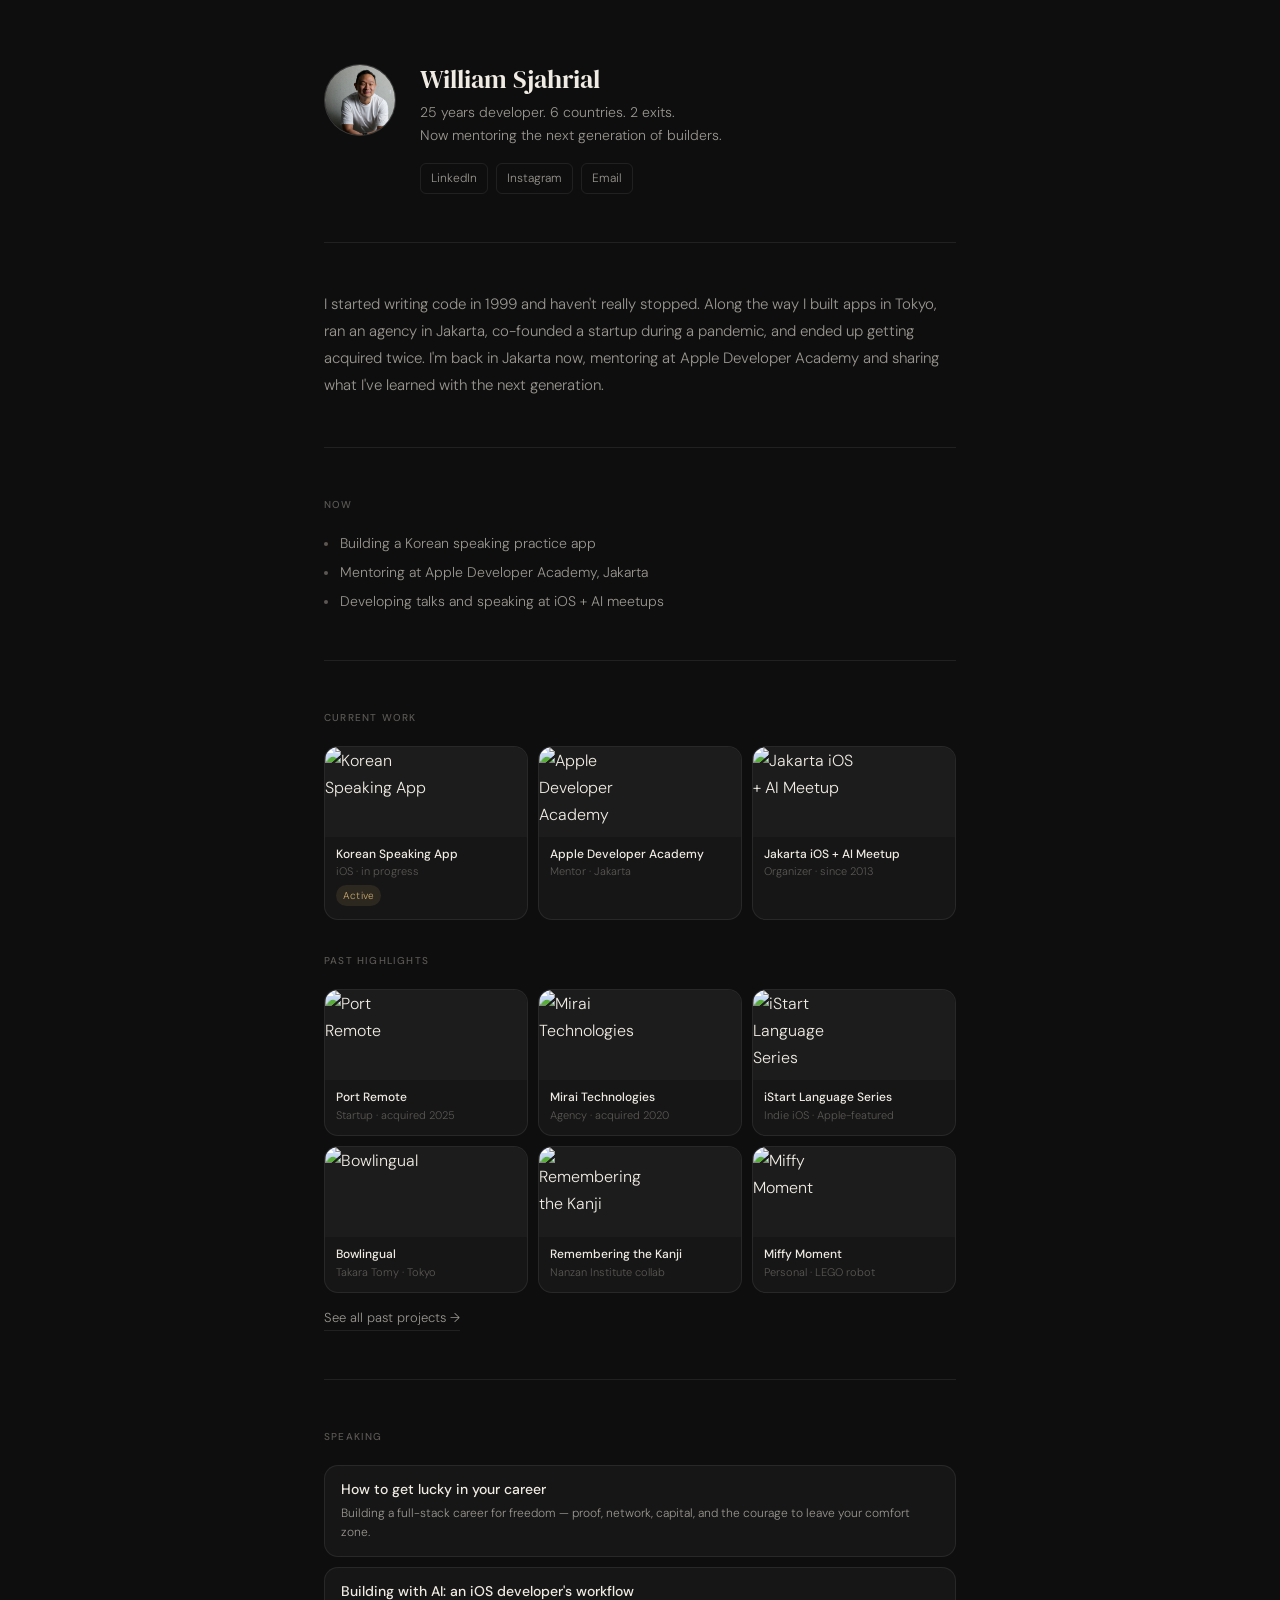
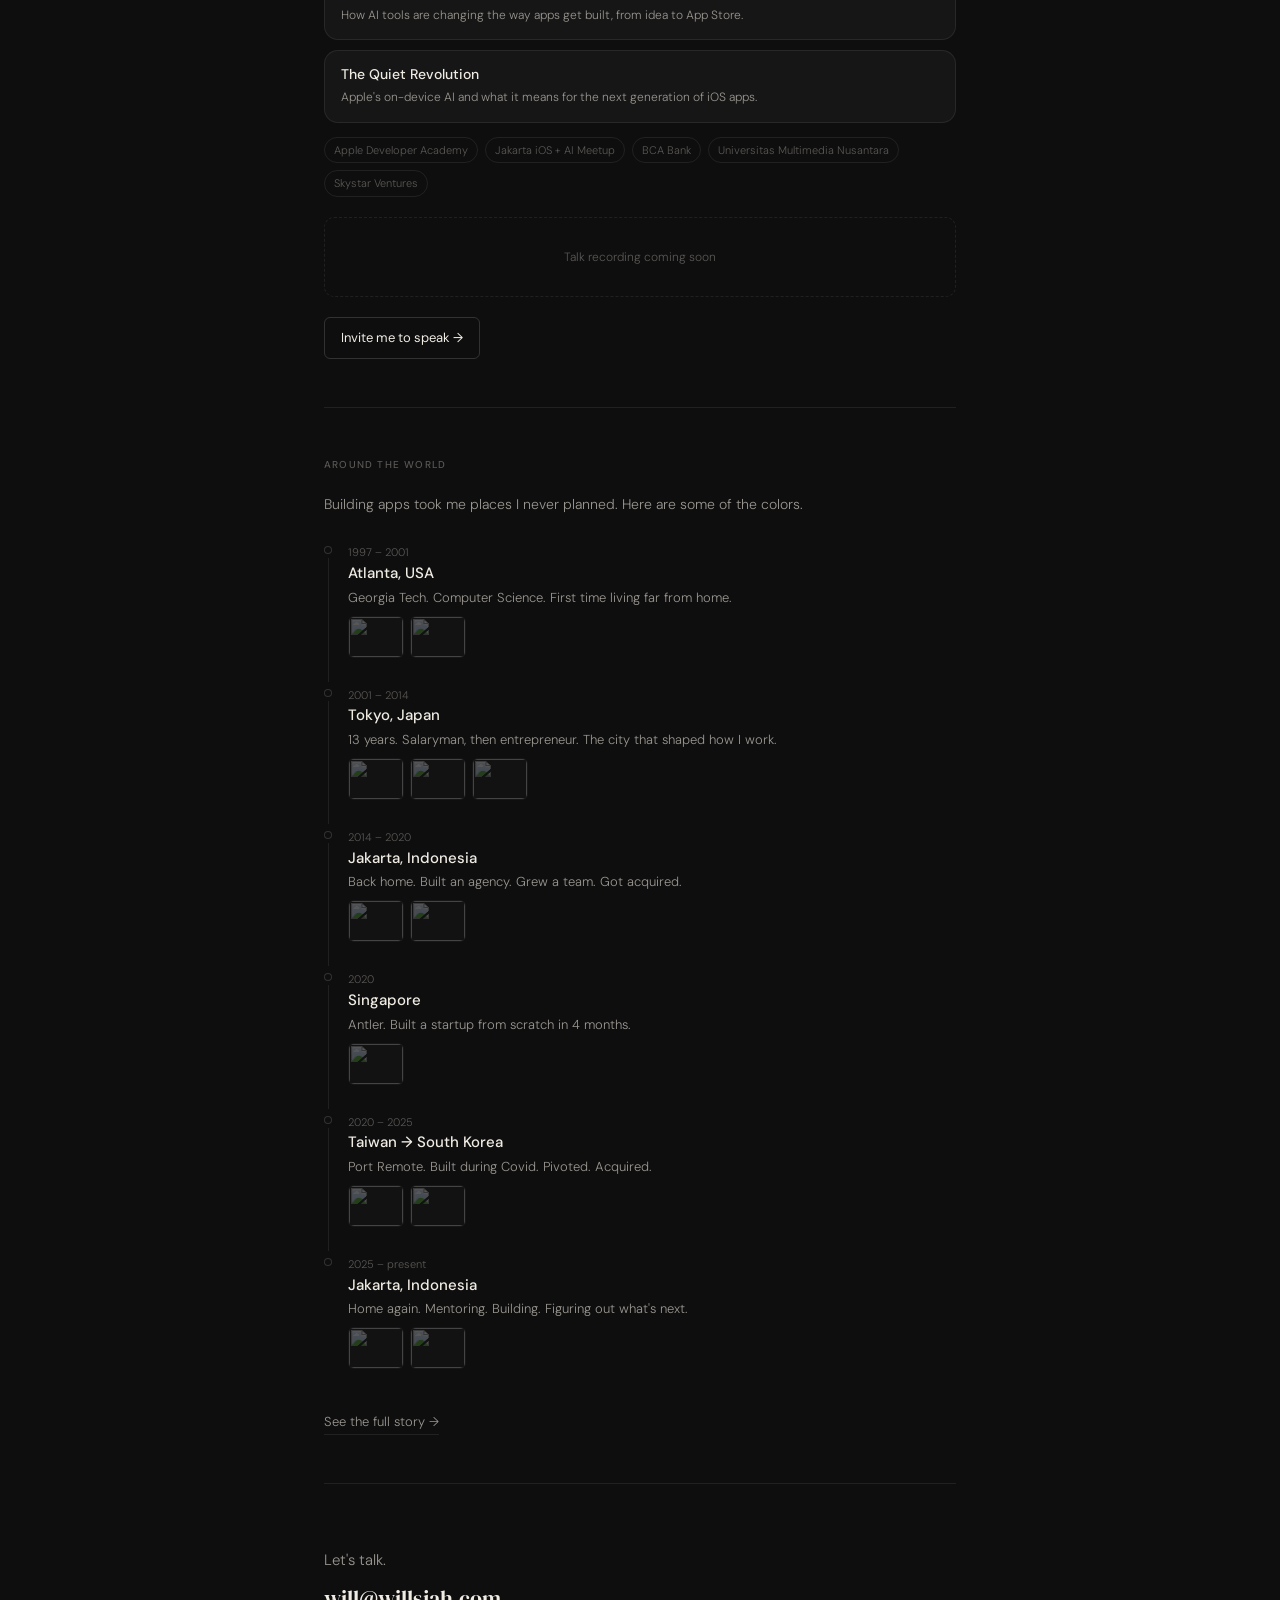
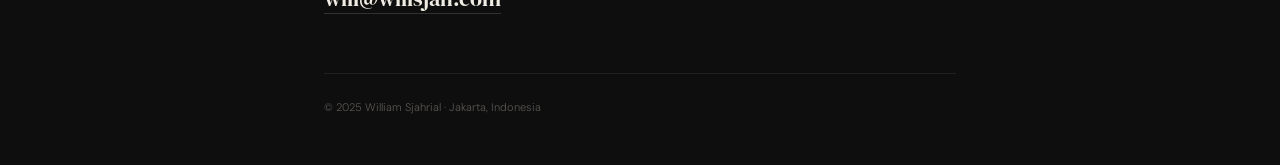
==== index.html @ 447fae8b "first commit" ====
<!DOCTYPE html>
<html lang="en">
<head>
  <meta charset="UTF-8">
  <meta name="viewport" content="width=device-width, initial-scale=1.0">
  <title>William Sjahrial</title>
  <meta name="description" content="25 years developer. 6 countries. 2 exits. Now mentoring the next generation of builders.">
  <link rel="preconnect" href="https://fonts.googleapis.com">
  <link rel="preconnect" href="https://fonts.gstatic.com" crossorigin>
  <link href="https://fonts.googleapis.com/css2?family=DM+Serif+Display:ital@0;1&family=DM+Sans:wght@300;400;500&display=swap" rel="stylesheet">
  <link rel="stylesheet" href="style.css">
</head>
<body>

  <main class="container">

    <!-- HERO -->
    <section class="hero">
      <div class="hero-photo">
        <img src="assets/will.jpg" alt="William Sjahrial" onerror="this.style.display='none'">
        <span class="photo-placeholder">WS</span>
      </div>
      <div class="hero-text">
        <h1>William Sjahrial</h1>
        <p class="tagline">25 years developer. 6 countries. 2 exits.<br>Now mentoring the next generation of builders.</p>
        <nav class="hero-links">
          <a href="https://linkedin.com/in/willsjah" target="_blank" rel="noopener">LinkedIn</a>
          <a href="https://instagram.com/willsjah" target="_blank" rel="noopener">Instagram</a>
          <a href="mailto:will@willsjah.com">Email</a>
        </nav>
      </div>
    </section>

    <hr class="divider">

    <!-- BIO -->
    <section class="bio">
      <p>I started writing code in 1999 and haven't really stopped. Along the way I built apps in Tokyo, ran an agency in Jakarta, co-founded a startup during a pandemic, and ended up getting acquired twice. I'm back in Jakarta now, mentoring at Apple Developer Academy and sharing what I've learned with the next generation.</p>
    </section>

    <hr class="divider">

    <!-- NOW -->
    <section>
      <p class="section-label">Now</p>
      <ul class="now-list">
        <li>Building a Korean speaking practice app</li>
        <li>Mentoring at Apple Developer Academy, Jakarta</li>
        <li>Developing talks and speaking at iOS + AI meetups</li>
      </ul>
    </section>

    <hr class="divider">

    <!-- WORK: CURRENT -->
    <section>
      <p class="section-label">Current work</p>
      <div class="work-grid">

        <div class="work-card" onclick="openModal('korean')">
          <div class="card-img">
            <img src="assets/work/korean-app.jpg" alt="Korean Speaking App" onerror="this.parentElement.classList.add('no-img')">
          </div>
          <div class="card-body">
            <p class="card-title">Korean Speaking App</p>
            <p class="card-sub">iOS · in progress</p>
            <span class="badge">Active</span>
          </div>
        </div>

        <div class="work-card" onclick="openModal('academy')">
          <div class="card-img">
            <img src="assets/work/academy.jpg" alt="Apple Developer Academy" onerror="this.parentElement.classList.add('no-img')">
          </div>
          <div class="card-body">
            <p class="card-title">Apple Developer Academy</p>
            <p class="card-sub">Mentor · Jakarta</p>
          </div>
        </div>

        <div class="work-card" onclick="openModal('meetup')">
          <div class="card-img">
            <img src="assets/work/meetup.jpg" alt="Jakarta iOS + AI Meetup" onerror="this.parentElement.classList.add('no-img')">
          </div>
          <div class="card-body">
            <p class="card-title">Jakarta iOS + AI Meetup</p>
            <p class="card-sub">Organizer · since 2013</p>
          </div>
        </div>

      </div>
    </section>

    <!-- WORK: PAST HIGHLIGHTS -->
    <section style="margin-top: 2rem;">
      <p class="section-label">Past highlights</p>
      <div class="work-grid">

        <div class="work-card" onclick="openModal('port')">
          <div class="card-img">
            <img src="assets/work/port.jpg" alt="Port Remote" onerror="this.parentElement.classList.add('no-img')">
          </div>
          <div class="card-body">
            <p class="card-title">Port Remote</p>
            <p class="card-sub">Startup · acquired 2025</p>
          </div>
        </div>

        <div class="work-card" onclick="openModal('mirai')">
          <div class="card-img">
            <img src="assets/work/mirai.jpg" alt="Mirai Technologies" onerror="this.parentElement.classList.add('no-img')">
          </div>
          <div class="card-body">
            <p class="card-title">Mirai Technologies</p>
            <p class="card-sub">Agency · acquired 2020</p>
          </div>
        </div>

        <div class="work-card" onclick="openModal('istart')">
          <div class="card-img">
            <img src="assets/work/istart.jpg" alt="iStart Language Series" onerror="this.parentElement.classList.add('no-img')">
          </div>
          <div class="card-body">
            <p class="card-title">iStart Language Series</p>
            <p class="card-sub">Indie iOS · Apple-featured</p>
          </div>
        </div>

        <div class="work-card" onclick="openModal('bowlingual')">
          <div class="card-img">
            <img src="assets/work/bowlingual.jpg" alt="Bowlingual" onerror="this.parentElement.classList.add('no-img')">
          </div>
          <div class="card-body">
            <p class="card-title">Bowlingual</p>
            <p class="card-sub">Takara Tomy · Tokyo</p>
          </div>
        </div>

        <div class="work-card" onclick="openModal('kanji')">
          <div class="card-img">
            <img src="assets/work/kanji.jpg" alt="Remembering the Kanji" onerror="this.parentElement.classList.add('no-img')">
          </div>
          <div class="card-body">
            <p class="card-title">Remembering the Kanji</p>
            <p class="card-sub">Nanzan Institute collab</p>
          </div>
        </div>

        <div class="work-card" onclick="openModal('miffy')">
          <div class="card-img">
            <img src="assets/work/miffy.jpg" alt="Miffy Moment" onerror="this.parentElement.classList.add('no-img')">
          </div>
          <div class="card-body">
            <p class="card-title">Miffy Moment</p>
            <p class="card-sub">Personal · LEGO robot</p>
          </div>
        </div>

      </div>
      <a class="see-all" href="projects.html">See all past projects →</a>
    </section>

    <hr class="divider">

    <!-- SPEAKING -->
    <section>
      <p class="section-label">Speaking</p>
      <div class="talk-list">

        <div class="talk-item">
          <p class="talk-title">How to get lucky in your career</p>
          <p class="talk-desc">Building a full-stack career for freedom — proof, network, capital, and the courage to leave your comfort zone.</p>
        </div>

        <div class="talk-item">
          <p class="talk-title">Building with AI: an iOS developer's workflow</p>
          <p class="talk-desc">How AI tools are changing the way apps get built, from idea to App Store.</p>
        </div>

        <div class="talk-item">
          <p class="talk-title">The Quiet Revolution</p>
          <p class="talk-desc">Apple's on-device AI and what it means for the next generation of iOS apps.</p>
        </div>

      </div>

      <div class="speaking-meta">
        <span class="meta-tag">Apple Developer Academy</span>
        <span class="meta-tag">Jakarta iOS + AI Meetup</span>
        <span class="meta-tag">BCA Bank</span>
        <span class="meta-tag">Universitas Multimedia Nusantara</span>
        <span class="meta-tag">Skystar Ventures</span>
      </div>

      <div class="video-placeholder">
        <p>Talk recording coming soon</p>
      </div>

      <a class="cta-btn" href="mailto:will@willsjah.com?subject=Speaking invitation">Invite me to speak →</a>
    </section>

    <hr class="divider">

    <!-- LIFE -->
    <section>
      <p class="section-label">Around the world</p>
      <p class="section-intro">Building apps took me places I never planned. Here are some of the colors.</p>

      <div class="timeline">

        <div class="timeline-item">
          <div class="timeline-marker">
            <div class="tl-dot"></div>
            <div class="tl-line"></div>
          </div>
          <div class="timeline-content">
            <p class="tl-period">1997 – 2001</p>
            <p class="tl-place">Atlanta, USA</p>
            <p class="tl-note">Georgia Tech. Computer Science. First time living far from home.</p>
            <div class="photo-strip">
              <div class="photo-thumb"><img src="assets/life/atlanta-1.jpg" alt="" onerror="this.parentElement.classList.add('no-img')"></div>
              <div class="photo-thumb"><img src="assets/life/atlanta-2.jpg" alt="" onerror="this.parentElement.classList.add('no-img')"></div>
            </div>
          </div>
        </div>

        <div class="timeline-item">
          <div class="timeline-marker">
            <div class="tl-dot"></div>
            <div class="tl-line"></div>
          </div>
          <div class="timeline-content">
            <p class="tl-period">2001 – 2014</p>
            <p class="tl-place">Tokyo, Japan</p>
            <p class="tl-note">13 years. Salaryman, then entrepreneur. The city that shaped how I work.</p>
            <div class="photo-strip">
              <div class="photo-thumb"><img src="assets/life/tokyo-1.jpg" alt="" onerror="this.parentElement.classList.add('no-img')"></div>
              <div class="photo-thumb"><img src="assets/life/tokyo-2.jpg" alt="" onerror="this.parentElement.classList.add('no-img')"></div>
              <div class="photo-thumb"><img src="assets/life/tokyo-3.jpg" alt="" onerror="this.parentElement.classList.add('no-img')"></div>
            </div>
          </div>
        </div>

        <div class="timeline-item">
          <div class="timeline-marker">
            <div class="tl-dot"></div>
            <div class="tl-line"></div>
          </div>
          <div class="timeline-content">
            <p class="tl-period">2014 – 2020</p>
            <p class="tl-place">Jakarta, Indonesia</p>
            <p class="tl-note">Back home. Built an agency. Grew a team. Got acquired.</p>
            <div class="photo-strip">
              <div class="photo-thumb"><img src="assets/life/jakarta-1.jpg" alt="" onerror="this.parentElement.classList.add('no-img')"></div>
              <div class="photo-thumb"><img src="assets/life/jakarta-2.jpg" alt="" onerror="this.parentElement.classList.add('no-img')"></div>
            </div>
          </div>
        </div>

        <div class="timeline-item">
          <div class="timeline-marker">
            <div class="tl-dot"></div>
            <div class="tl-line"></div>
          </div>
          <div class="timeline-content">
            <p class="tl-period">2020</p>
            <p class="tl-place">Singapore</p>
            <p class="tl-note">Antler. Built a startup from scratch in 4 months.</p>
            <div class="photo-strip">
              <div class="photo-thumb"><img src="assets/life/singapore-1.jpg" alt="" onerror="this.parentElement.classList.add('no-img')"></div>
            </div>
          </div>
        </div>

        <div class="timeline-item">
          <div class="timeline-marker">
            <div class="tl-dot"></div>
            <div class="tl-line"></div>
          </div>
          <div class="timeline-content">
            <p class="tl-period">2020 – 2025</p>
            <p class="tl-place">Taiwan → South Korea</p>
            <p class="tl-note">Port Remote. Built during Covid. Pivoted. Acquired.</p>
            <div class="photo-strip">
              <div class="photo-thumb"><img src="assets/life/taiwan-1.jpg" alt="" onerror="this.parentElement.classList.add('no-img')"></div>
              <div class="photo-thumb"><img src="assets/life/korea-1.jpg" alt="" onerror="this.parentElement.classList.add('no-img')"></div>
            </div>
          </div>
        </div>

        <div class="timeline-item">
          <div class="timeline-marker">
            <div class="tl-dot"></div>
          </div>
          <div class="timeline-content">
            <p class="tl-period">2025 – present</p>
            <p class="tl-place">Jakarta, Indonesia</p>
            <p class="tl-note">Home again. Mentoring. Building. Figuring out what's next.</p>
            <div class="photo-strip">
              <div class="photo-thumb"><img src="assets/life/now-1.jpg" alt="" onerror="this.parentElement.classList.add('no-img')"></div>
              <div class="photo-thumb"><img src="assets/life/now-2.jpg" alt="" onerror="this.parentElement.classList.add('no-img')"></div>
            </div>
          </div>
        </div>

      </div>

      <a class="see-all" href="life.html">See the full story →</a>
    </section>

    <hr class="divider">

    <!-- CONTACT -->
    <section class="contact">
      <p>Let's talk.</p>
      <a href="mailto:will@willsjah.com">will@willsjah.com</a>
    </section>

    <footer>
      <p>© 2025 William Sjahrial · Jakarta, Indonesia</p>
    </footer>

  </main>

  <!-- MODAL -->
  <div class="modal-overlay" id="modalOverlay" onclick="closeModalOnOverlay(event)">
    <div class="modal" role="dialog" aria-modal="true">
      <button class="modal-close" onclick="closeModal()" aria-label="Close">✕</button>
      <div class="modal-img-wrap">
        <img id="modalImg" src="" alt="" style="display:none;">
        <div id="modalImgPlaceholder" class="modal-img-placeholder"></div>
      </div>
      <h2 class="modal-title" id="modalTitle"></h2>
      <p class="modal-meta" id="modalMeta"></p>
      <p class="modal-body" id="modalBody"></p>
    </div>
  </div>

  <script src="main.js"></script>
</body>
</html>
---- style.css ----
/* ============================================================
   willsjah.com — stylesheet
   Dark editorial minimal. DM Serif Display + DM Sans.
   ============================================================ */

:root {
  --bg:         #0e0e0e;
  --bg-card:    #161616;
  --bg-hover:   #1c1c1c;
  --border:     rgba(255,255,255,0.08);
  --border-mid: rgba(255,255,255,0.15);
  --text-1:     #f0ece4;
  --text-2:     #9a9690;
  --text-3:     #5a5754;
  --accent:     #c8a96e;
  --radius-sm:  6px;
  --radius-md:  10px;
  --radius-lg:  14px;
  --max-w:      680px;
  --font-serif: 'DM Serif Display', Georgia, serif;
  --font-sans:  'DM Sans', system-ui, sans-serif;
}

*, *::before, *::after { box-sizing: border-box; margin: 0; padding: 0; }

html { font-size: 16px; scroll-behavior: smooth; }

body {
  background: var(--bg);
  color: var(--text-1);
  font-family: var(--font-sans);
  font-weight: 300;
  line-height: 1.7;
  -webkit-font-smoothing: antialiased;
}

/* ── LAYOUT ── */
.container {
  max-width: var(--max-w);
  margin: 0 auto;
  padding: 4rem 1.5rem 3rem;
}

section { padding: 0; }

.divider {
  border: none;
  border-top: 0.5px solid var(--border);
  margin: 3rem 0;
}

/* ── LABELS ── */
.section-label {
  font-family: var(--font-sans);
  font-size: 10px;
  font-weight: 500;
  letter-spacing: 0.12em;
  text-transform: uppercase;
  color: var(--text-3);
  margin-bottom: 1.25rem;
}

.section-intro {
  font-size: 14px;
  color: var(--text-2);
  margin-bottom: 1.75rem;
  line-height: 1.6;
}

/* ── HERO ── */
.hero {
  display: flex;
  align-items: flex-start;
  gap: 1.5rem;
}

.hero-photo {
  width: 72px;
  height: 72px;
  border-radius: 50%;
  overflow: hidden;
  background: var(--bg-card);
  border: 0.5px solid var(--border-mid);
  flex-shrink: 0;
  position: relative;
  display: flex;
  align-items: center;
  justify-content: center;
}

.hero-photo img {
  width: 100%;
  height: 100%;
  object-fit: cover;
}

.photo-placeholder {
  font-size: 18px;
  font-weight: 500;
  color: var(--text-3);
  position: absolute;
}

.hero-photo img + .photo-placeholder { display: none; }

.hero-text h1 {
  font-family: var(--font-serif);
  font-size: 26px;
  font-weight: 400;
  color: var(--text-1);
  margin-bottom: 6px;
  line-height: 1.2;
}

.tagline {
  font-size: 14px;
  color: var(--text-2);
  line-height: 1.65;
  margin-bottom: 1rem;
}

.hero-links {
  display: flex;
  gap: 8px;
  flex-wrap: wrap;
}

.hero-links a {
  font-size: 12px;
  color: var(--text-2);
  text-decoration: none;
  border: 0.5px solid var(--border);
  border-radius: var(--radius-sm);
  padding: 4px 10px;
  transition: border-color 0.2s, color 0.2s;
}

.hero-links a:hover {
  border-color: var(--border-mid);
  color: var(--text-1);
}

/* ── BIO ── */
.bio p {
  font-size: 15px;
  color: var(--text-2);
  line-height: 1.8;
}

/* ── NOW ── */
.now-list {
  list-style: none;
  display: flex;
  flex-direction: column;
  gap: 8px;
}

.now-list li {
  font-size: 14px;
  color: var(--text-2);
  padding-left: 1rem;
  position: relative;
  line-height: 1.5;
}

.now-list li::before {
  content: '';
  position: absolute;
  left: 0;
  top: 9px;
  width: 4px;
  height: 4px;
  border-radius: 50%;
  background: var(--text-3);
}

/* ── WORK GRID ── */
.work-grid {
  display: grid;
  grid-template-columns: repeat(3, minmax(0, 1fr));
  gap: 10px;
}

.work-card {
  background: var(--bg-card);
  border: 0.5px solid var(--border);
  border-radius: var(--radius-lg);
  overflow: hidden;
  cursor: pointer;
  transition: border-color 0.2s, transform 0.2s;
}

.work-card:hover {
  border-color: var(--border-mid);
  transform: translateY(-1px);
}

.card-img {
  width: 100%;
  height: 90px;
  overflow: hidden;
  background: var(--bg-hover);
  display: flex;
  align-items: center;
  justify-content: center;
}

.card-img img {
  width: 100%;
  height: 100%;
  object-fit: cover;
  display: block;
}

.card-img.no-img::after {
  content: '';
  display: block;
  width: 100%;
  height: 100%;
}

.card-body { padding: 10px 11px 12px; }

.card-title {
  font-size: 12px;
  font-weight: 500;
  color: var(--text-1);
  margin-bottom: 2px;
  line-height: 1.3;
}

.card-sub {
  font-size: 11px;
  color: var(--text-3);
  line-height: 1.4;
}

.badge {
  display: inline-block;
  margin-top: 5px;
  font-size: 10px;
  padding: 2px 7px;
  border-radius: 20px;
  background: rgba(200, 169, 110, 0.12);
  color: var(--accent);
  letter-spacing: 0.02em;
}

.see-all {
  display: inline-block;
  margin-top: 14px;
  font-size: 13px;
  color: var(--text-2);
  text-decoration: none;
  border-bottom: 0.5px solid var(--border);
  padding-bottom: 1px;
  transition: color 0.2s, border-color 0.2s;
}

.see-all:hover {
  color: var(--text-1);
  border-color: var(--border-mid);
}

/* ── SPEAKING ── */
.talk-list {
  display: flex;
  flex-direction: column;
  gap: 10px;
}

.talk-item {
  padding: 14px 16px;
  background: var(--bg-card);
  border: 0.5px solid var(--border);
  border-radius: var(--radius-lg);
}

.talk-title {
  font-size: 14px;
  font-weight: 500;
  color: var(--text-1);
  margin-bottom: 4px;
  line-height: 1.4;
}

.talk-desc {
  font-size: 12px;
  color: var(--text-2);
  line-height: 1.6;
}

.speaking-meta {
  margin-top: 14px;
  display: flex;
  gap: 7px;
  flex-wrap: wrap;
}

.meta-tag {
  font-size: 11px;
  padding: 3px 9px;
  border: 0.5px solid var(--border);
  border-radius: 20px;
  color: var(--text-3);
}

.video-placeholder {
  margin-top: 1.25rem;
  height: 80px;
  border: 0.5px dashed var(--border);
  border-radius: var(--radius-md);
  display: flex;
  align-items: center;
  justify-content: center;
}

.video-placeholder p {
  font-size: 12px;
  color: var(--text-3);
}

.cta-btn {
  display: inline-block;
  margin-top: 1.25rem;
  font-size: 13px;
  font-weight: 400;
  color: var(--text-1);
  text-decoration: none;
  border: 0.5px solid var(--border-mid);
  border-radius: var(--radius-sm);
  padding: 9px 16px;
  transition: background 0.2s, border-color 0.2s;
}

.cta-btn:hover {
  background: var(--bg-card);
  border-color: var(--accent);
}

/* ── TIMELINE ── */
.timeline {
  display: flex;
  flex-direction: column;
  gap: 0;
}

.timeline-item {
  display: flex;
  gap: 1rem;
}

.timeline-marker {
  display: flex;
  flex-direction: column;
  align-items: center;
  flex-shrink: 0;
  padding-top: 3px;
}

.tl-dot {
  width: 8px;
  height: 8px;
  border-radius: 50%;
  background: var(--bg);
  border: 1.5px solid var(--border-mid);
  flex-shrink: 0;
}

.tl-line {
  width: 0.5px;
  flex: 1;
  background: var(--border);
  margin: 4px 0;
  min-height: 24px;
}

.timeline-content {
  padding-bottom: 1.75rem;
}

.tl-period {
  font-size: 11px;
  color: var(--text-3);
  margin-bottom: 2px;
}

.tl-place {
  font-size: 15px;
  font-weight: 500;
  color: var(--text-1);
  margin-bottom: 4px;
  line-height: 1.3;
}

.tl-note {
  font-size: 13px;
  color: var(--text-2);
  line-height: 1.55;
  margin-bottom: 8px;
}

.photo-strip {
  display: flex;
  gap: 6px;
}

.photo-thumb {
  width: 56px;
  height: 42px;
  border-radius: var(--radius-sm);
  overflow: hidden;
  background: var(--bg-hover);
  border: 0.5px solid var(--border);
}

.photo-thumb img {
  width: 100%;
  height: 100%;
  object-fit: cover;
  display: block;
}

.photo-thumb.no-img { opacity: 0.3; }

/* ── CONTACT ── */
.contact {
  padding: 1rem 0 0.5rem;
}

.contact p {
  font-size: 15px;
  color: var(--text-2);
  margin-bottom: 6px;
}

.contact a {
  font-family: var(--font-serif);
  font-size: 22px;
  color: var(--text-1);
  text-decoration: none;
  border-bottom: 0.5px solid var(--border-mid);
  transition: color 0.2s;
}

.contact a:hover { color: var(--accent); }

footer {
  margin-top: 3rem;
  padding-top: 1.5rem;
  border-top: 0.5px solid var(--border);
}

footer p {
  font-size: 11px;
  color: var(--text-3);
}

/* ── MODAL ── */
.modal-overlay {
  display: none;
  position: fixed;
  inset: 0;
  background: rgba(0,0,0,0.75);
  z-index: 200;
  align-items: center;
  justify-content: center;
  padding: 1.5rem;
  backdrop-filter: blur(4px);
}

.modal-overlay.open { display: flex; }

.modal {
  background: var(--bg-card);
  border: 0.5px solid var(--border-mid);
  border-radius: var(--radius-lg);
  max-width: 500px;
  width: 100%;
  padding: 1.5rem;
  position: relative;
  animation: modalIn 0.2s ease;
}

@keyframes modalIn {
  from { opacity: 0; transform: translateY(8px); }
  to   { opacity: 1; transform: translateY(0); }
}

.modal-close {
  position: absolute;
  top: 14px;
  right: 16px;
  background: none;
  border: none;
  color: var(--text-3);
  font-size: 16px;
  cursor: pointer;
  line-height: 1;
  padding: 2px 4px;
  transition: color 0.2s;
}

.modal-close:hover { color: var(--text-1); }

.modal-img-wrap {
  width: 100%;
  height: 180px;
  border-radius: var(--radius-md);
  overflow: hidden;
  background: var(--bg-hover);
  margin-bottom: 1.25rem;
}

.modal-img-wrap img {
  width: 100%;
  height: 100%;
  object-fit: cover;
  display: block;
}

.modal-img-placeholder {
  width: 100%;
  height: 100%;
  background: var(--bg-hover);
}

.modal-title {
  font-family: var(--font-serif);
  font-size: 20px;
  font-weight: 400;
  color: var(--text-1);
  margin-bottom: 4px;
  line-height: 1.3;
}

.modal-meta {
  font-size: 12px;
  color: var(--text-3);
  margin-bottom: 12px;
  line-height: 1.5;
}

.modal-body {
  font-size: 14px;
  color: var(--text-2);
  line-height: 1.75;
}

/* ── PAGE HEADER (projects + life pages) ── */
.page-header {
  margin-bottom: 2.5rem;
}

.page-header a.back {
  font-size: 12px;
  color: var(--text-3);
  text-decoration: none;
  display: inline-flex;
  align-items: center;
  gap: 4px;
  margin-bottom: 1.5rem;
  transition: color 0.2s;
}

.page-header a.back:hover { color: var(--text-2); }

.page-header h1 {
  font-family: var(--font-serif);
  font-size: 28px;
  font-weight: 400;
  color: var(--text-1);
  margin-bottom: 6px;
}

.page-header p {
  font-size: 14px;
  color: var(--text-2);
  line-height: 1.6;
}

/* ── PROJECTS PAGE ── */
.projects-grid {
  display: grid;
  grid-template-columns: repeat(3, minmax(0, 1fr));
  gap: 10px;
}

/* ── LIFE PAGE ── */
.life-chapter {
  margin-bottom: 3.5rem;
}

.life-chapter-header {
  margin-bottom: 1.25rem;
}

.life-chapter-header .tl-period {
  font-size: 12px;
  color: var(--text-3);
  margin-bottom: 4px;
}

.life-chapter-header .tl-place {
  font-family: var(--font-serif);
  font-size: 22px;
  color: var(--text-1);
  margin-bottom: 8px;
}

.life-story {
  font-size: 14px;
  color: var(--text-2);
  line-height: 1.8;
  margin-bottom: 1rem;
}

.life-photo-grid {
  display: grid;
  grid-template-columns: repeat(auto-fill, minmax(140px, 1fr));
  gap: 8px;
  margin-top: 1rem;
}

.life-photo {
  aspect-ratio: 4/3;
  border-radius: var(--radius-md);
  overflow: hidden;
  background: var(--bg-hover);
  border: 0.5px solid var(--border);
}

.life-photo img {
  width: 100%;
  height: 100%;
  object-fit: cover;
  display: block;
  transition: transform 0.3s ease;
}

.life-photo:hover img { transform: scale(1.03); }

.life-photo.no-img { opacity: 0.2; }

/* ── RESPONSIVE ── */
@media (max-width: 520px) {
  .container { padding: 2.5rem 1.25rem 2rem; }
  .hero { gap: 1rem; }
  .hero-text h1 { font-size: 22px; }
  .work-grid, .projects-grid { grid-template-columns: repeat(2, minmax(0, 1fr)); }
  .card-img { height: 70px; }
}

@media (max-width: 360px) {
  .work-grid, .projects-grid { grid-template-columns: 1fr; }
}
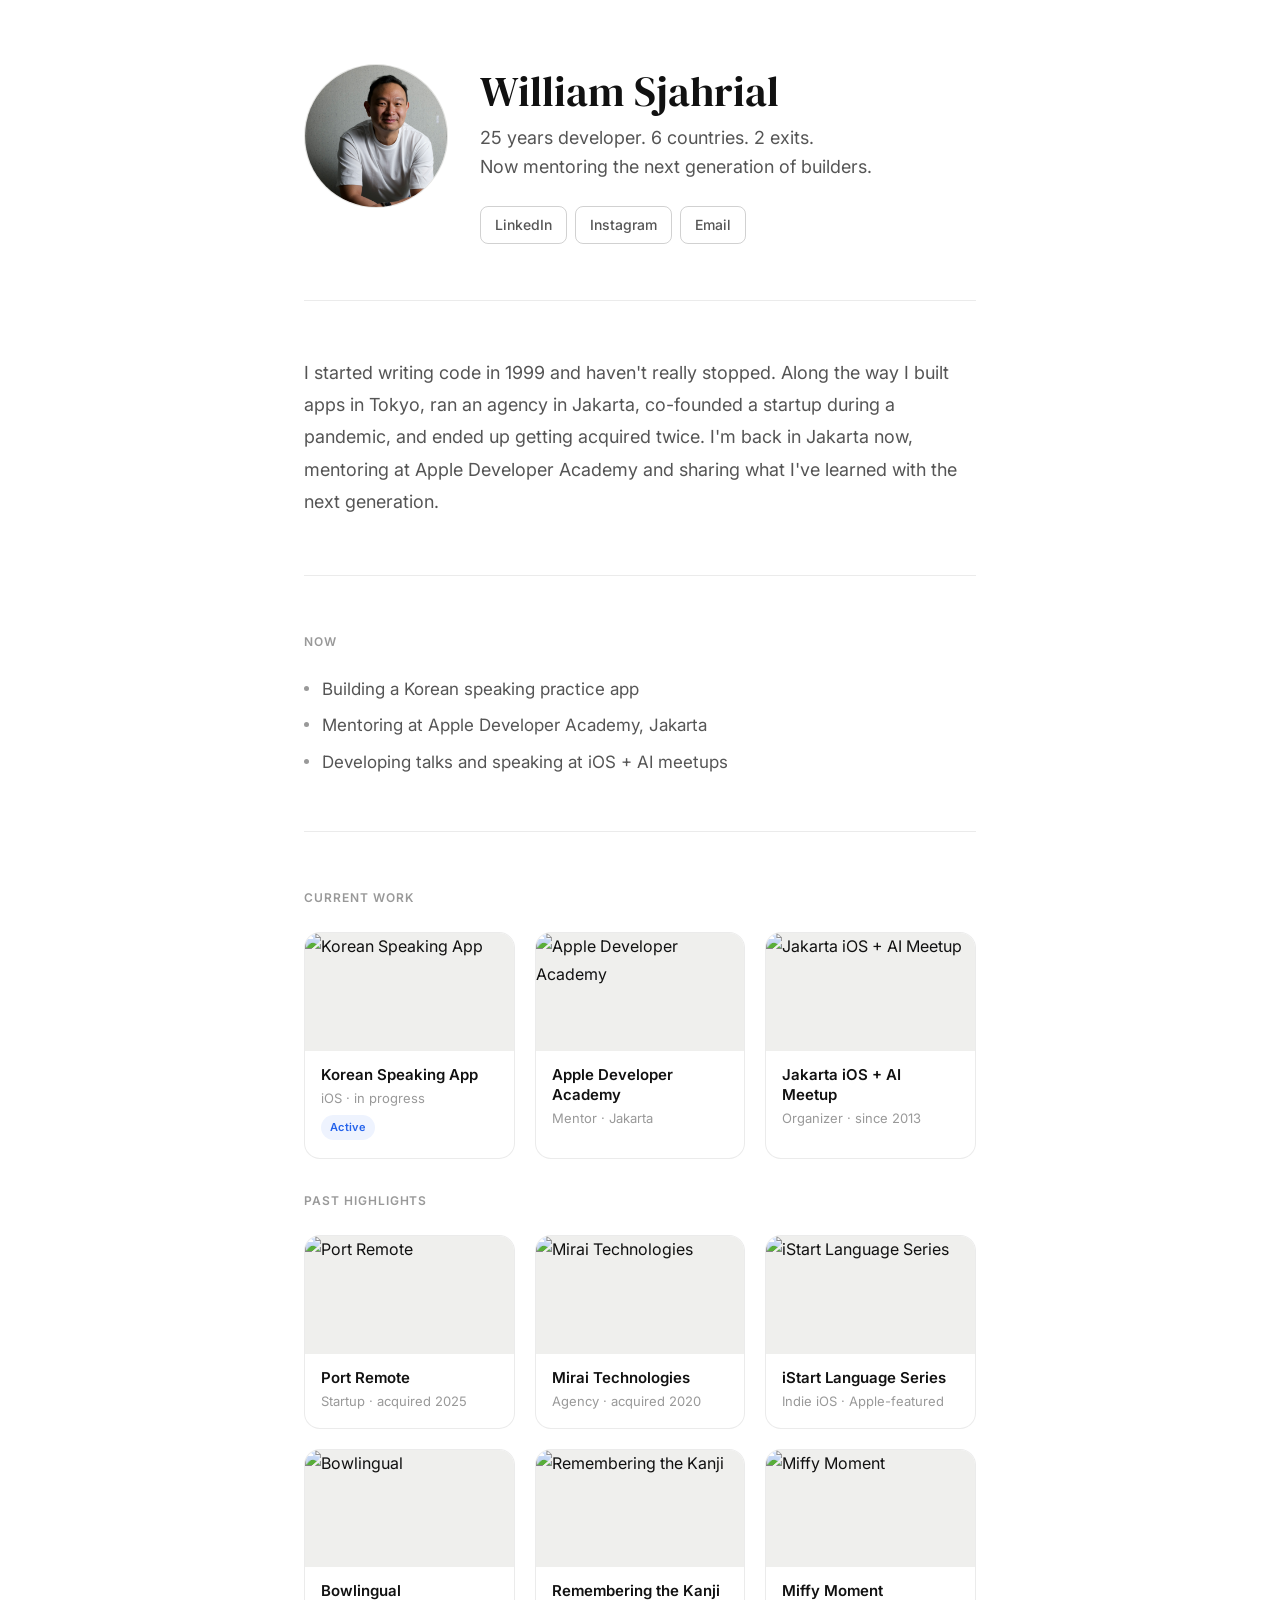
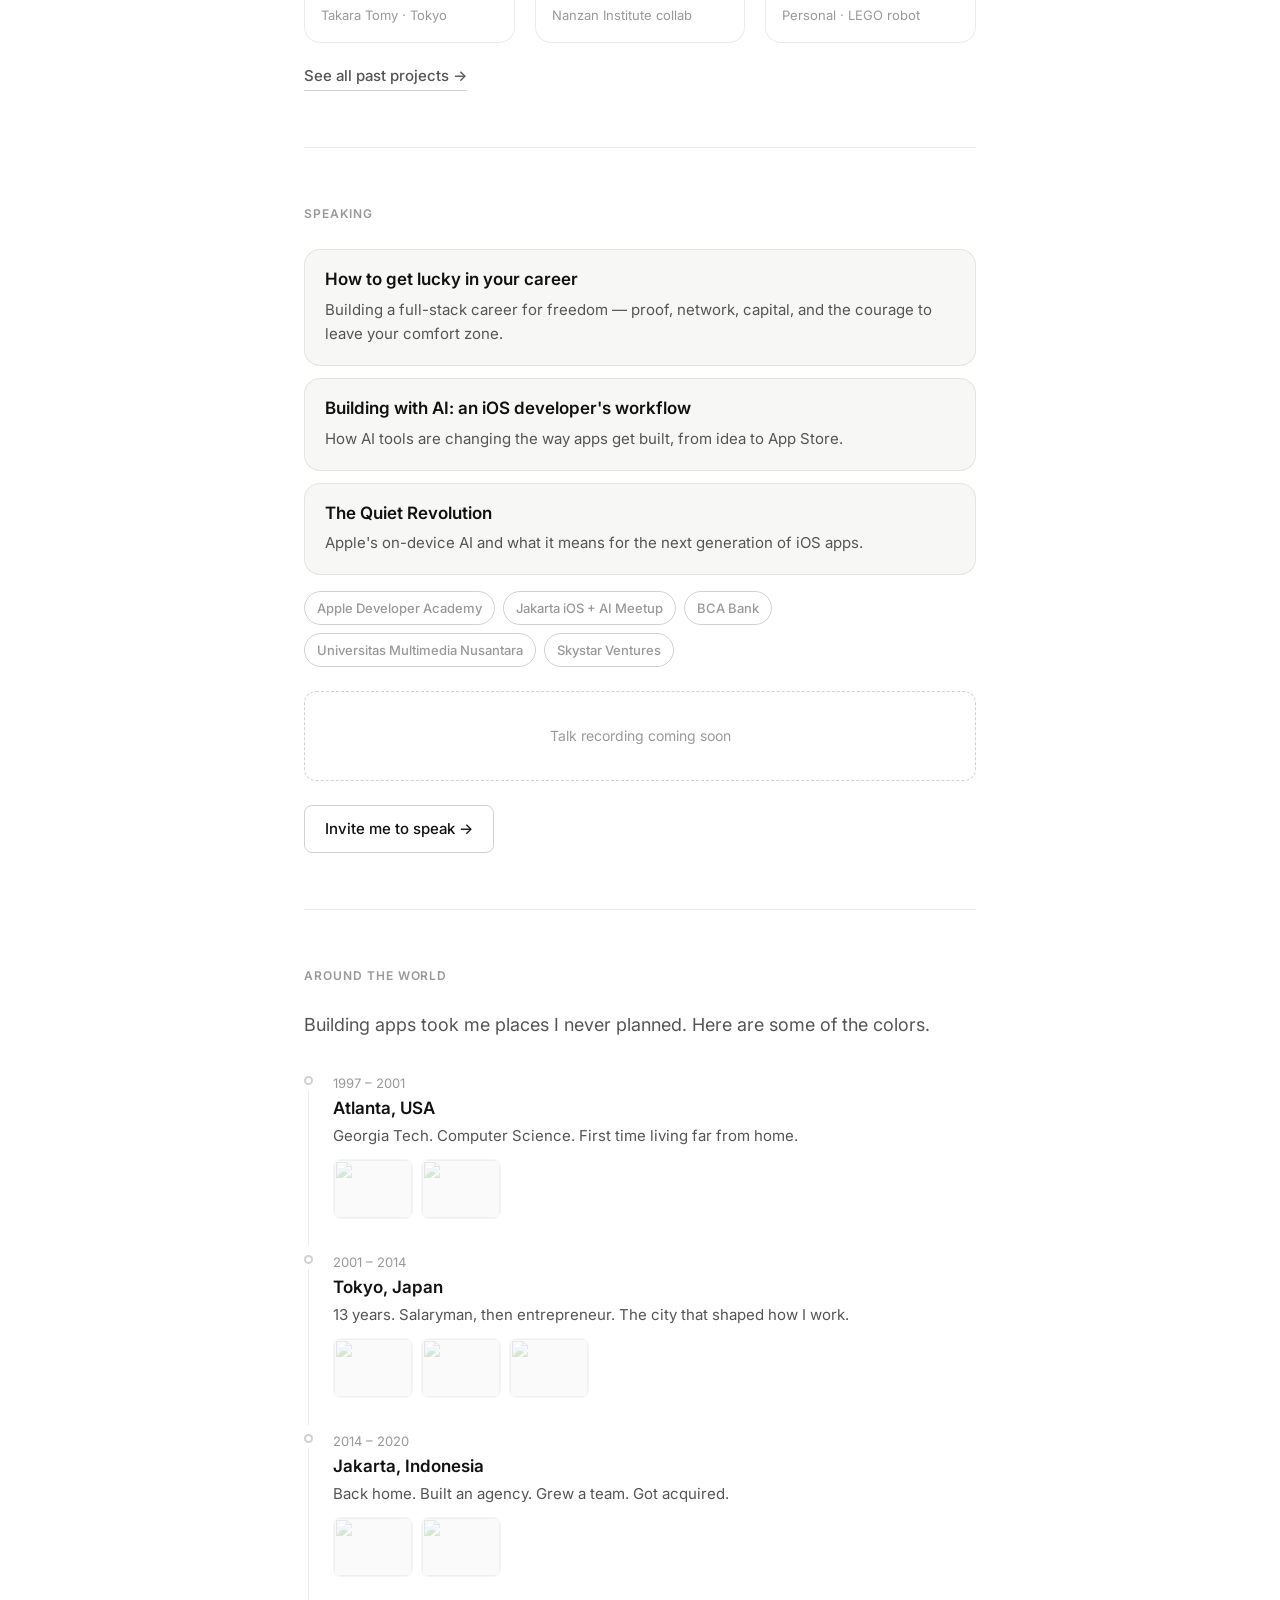
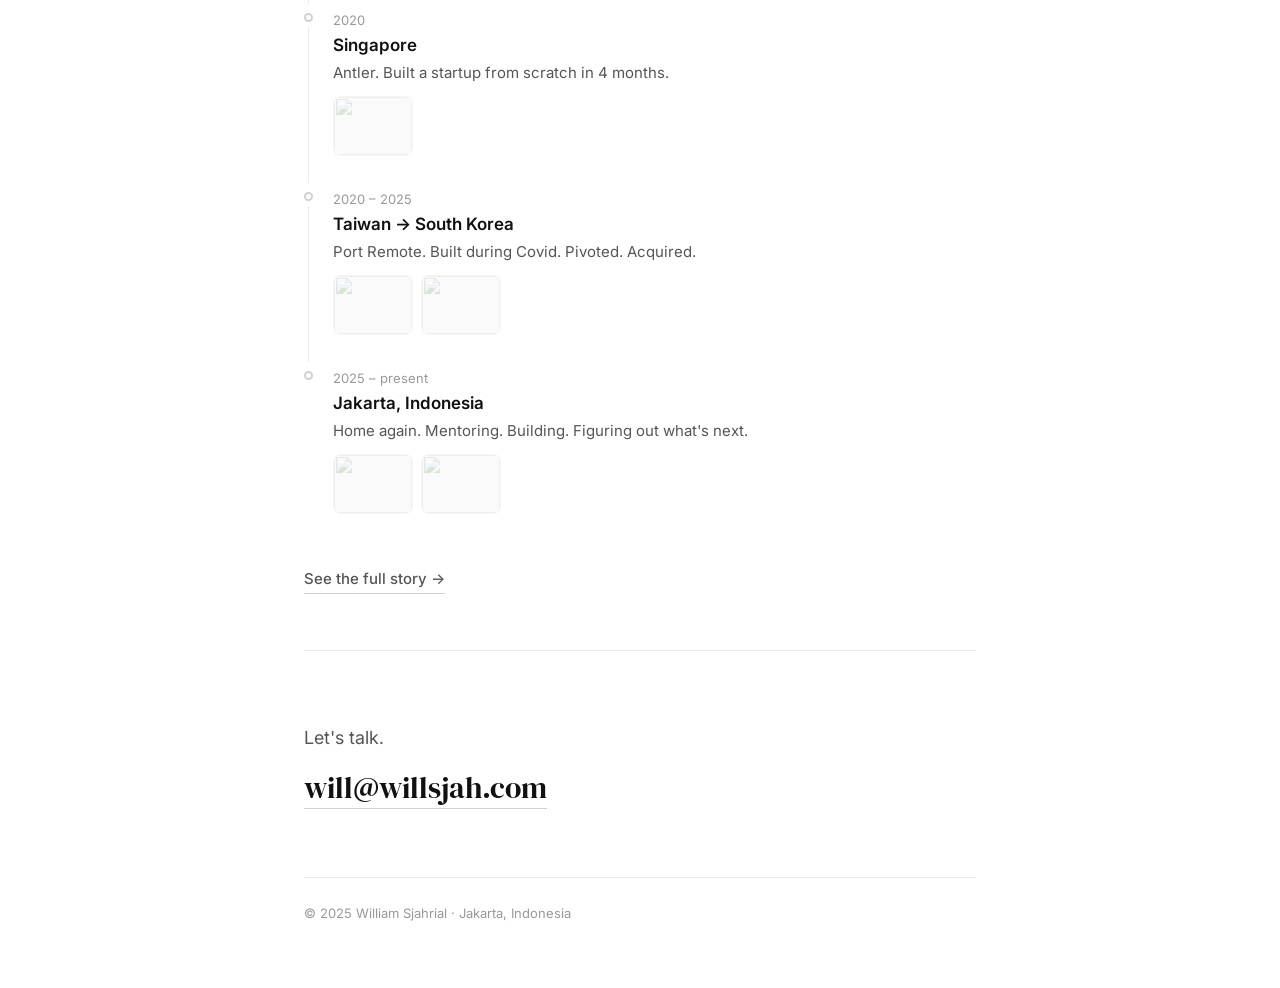
==== commit b551bb17: "Change style to be more like Notion" ====
--- a/index.html
+++ b/index.html
@@ -5,9 +5,6 @@
   <meta name="viewport" content="width=device-width, initial-scale=1.0">
   <title>William Sjahrial</title>
   <meta name="description" content="25 years developer. 6 countries. 2 exits. Now mentoring the next generation of builders.">
-  <link rel="preconnect" href="https://fonts.googleapis.com">
-  <link rel="preconnect" href="https://fonts.gstatic.com" crossorigin>
-  <link href="https://fonts.googleapis.com/css2?family=DM+Serif+Display:ital@0;1&family=DM+Sans:wght@300;400;500&display=swap" rel="stylesheet">
   <link rel="stylesheet" href="style.css">
 </head>
 <body>
--- a/style.css
+++ b/style.css
@@ -1,24 +1,26 @@
 /* ============================================================
    willsjah.com — stylesheet
-   Dark editorial minimal. DM Serif Display + DM Sans.
+   Light. Inter + DM Serif Display. Easlo-matched sizing.
    ============================================================ */
 
+@import url('https://fonts.googleapis.com/css2?family=Inter:wght@400;500;600&family=DM+Serif+Display:ital@0;1&display=swap');
+
 :root {
-  --bg:         #0e0e0e;
-  --bg-card:    #161616;
-  --bg-hover:   #1c1c1c;
-  --border:     rgba(255,255,255,0.08);
-  --border-mid: rgba(255,255,255,0.15);
-  --text-1:     #f0ece4;
-  --text-2:     #9a9690;
-  --text-3:     #5a5754;
-  --accent:     #c8a96e;
-  --radius-sm:  6px;
-  --radius-md:  10px;
-  --radius-lg:  14px;
-  --max-w:      680px;
+  --bg:         #ffffff;
+  --bg-card:    #f7f7f5;
+  --bg-hover:   #efefed;
+  --border:     rgba(0,0,0,0.08);
+  --border-mid: rgba(0,0,0,0.18);
+  --text-1:     #111111;
+  --text-2:     #555555;
+  --text-3:     #999999;
+  --accent:     #2563eb;
+  --radius-sm:  8px;
+  --radius-md:  12px;
+  --radius-lg:  16px;
+  --max-w:      720px;
   --font-serif: 'DM Serif Display', Georgia, serif;
-  --font-sans:  'DM Sans', system-ui, sans-serif;
+  --font-sans:  'Inter', system-ui, -apple-system, sans-serif;
 }
 
 *, *::before, *::after { box-sizing: border-box; margin: 0; padding: 0; }
@@ -29,7 +31,7 @@
   background: var(--bg);
   color: var(--text-1);
   font-family: var(--font-sans);
-  font-weight: 300;
+  font-weight: 400;
   line-height: 1.7;
   -webkit-font-smoothing: antialiased;
 }
@@ -38,49 +40,49 @@
 .container {
   max-width: var(--max-w);
   margin: 0 auto;
-  padding: 4rem 1.5rem 3rem;
+  padding: 4rem 1.5rem 4rem;
 }
 
 section { padding: 0; }
 
 .divider {
   border: none;
-  border-top: 0.5px solid var(--border);
-  margin: 3rem 0;
+  border-top: 1px solid var(--border);
+  margin: 3.5rem 0;
 }
 
 /* ── LABELS ── */
 .section-label {
   font-family: var(--font-sans);
-  font-size: 10px;
-  font-weight: 500;
-  letter-spacing: 0.12em;
+  font-size: 12px;
+  font-weight: 600;
+  letter-spacing: 0.08em;
   text-transform: uppercase;
   color: var(--text-3);
-  margin-bottom: 1.25rem;
+  margin-bottom: 1.5rem;
 }
 
 .section-intro {
-  font-size: 14px;
-  color: var(--text-2);
-  margin-bottom: 1.75rem;
-  line-height: 1.6;
+  font-size: 18px;
+  color: var(--text-2);
+  margin-bottom: 2rem;
+  line-height: 1.65;
 }
 
 /* ── HERO ── */
 .hero {
   display: flex;
   align-items: flex-start;
-  gap: 1.5rem;
+  gap: 2rem;
 }
 
 .hero-photo {
-  width: 72px;
-  height: 72px;
+  width: 144px;
+  height: 144px;
   border-radius: 50%;
   overflow: hidden;
   background: var(--bg-card);
-  border: 0.5px solid var(--border-mid);
+  border: 1px solid var(--border);
   flex-shrink: 0;
   position: relative;
   display: flex;
@@ -95,28 +97,32 @@
 }
 
 .photo-placeholder {
-  font-size: 18px;
-  font-weight: 500;
+  font-size: 32px;
+  font-weight: 600;
   color: var(--text-3);
   position: absolute;
 }
 
 .hero-photo img + .photo-placeholder { display: none; }
+
+.hero-text {
+  padding-top: 4px;
+}
 
 .hero-text h1 {
   font-family: var(--font-serif);
-  font-size: 26px;
+  font-size: 42px;
   font-weight: 400;
   color: var(--text-1);
-  margin-bottom: 6px;
-  line-height: 1.2;
+  margin-bottom: 10px;
+  line-height: 1.1;
 }
 
 .tagline {
-  font-size: 14px;
-  color: var(--text-2);
-  line-height: 1.65;
-  margin-bottom: 1rem;
+  font-size: 18px;
+  color: var(--text-2);
+  line-height: 1.6;
+  margin-bottom: 1.5rem;
 }
 
 .hero-links {
@@ -126,23 +132,25 @@
 }
 
 .hero-links a {
-  font-size: 12px;
+  font-size: 14px;
+  font-weight: 500;
   color: var(--text-2);
   text-decoration: none;
-  border: 0.5px solid var(--border);
+  border: 1px solid var(--border-mid);
   border-radius: var(--radius-sm);
-  padding: 4px 10px;
-  transition: border-color 0.2s, color 0.2s;
+  padding: 6px 14px;
+  transition: border-color 0.2s, color 0.2s, background 0.2s;
 }
 
 .hero-links a:hover {
-  border-color: var(--border-mid);
-  color: var(--text-1);
+  border-color: var(--text-1);
+  color: var(--text-1);
+  background: var(--bg-card);
 }
 
 /* ── BIO ── */
 .bio p {
-  font-size: 15px;
+  font-size: 18px;
   color: var(--text-2);
   line-height: 1.8;
 }
@@ -152,24 +160,24 @@
   list-style: none;
   display: flex;
   flex-direction: column;
-  gap: 8px;
+  gap: 10px;
 }
 
 .now-list li {
-  font-size: 14px;
-  color: var(--text-2);
-  padding-left: 1rem;
+  font-size: 17px;
+  color: var(--text-2);
+  padding-left: 1.1rem;
   position: relative;
-  line-height: 1.5;
+  line-height: 1.55;
 }
 
 .now-list li::before {
   content: '';
   position: absolute;
   left: 0;
-  top: 9px;
-  width: 4px;
-  height: 4px;
+  top: 10px;
+  width: 5px;
+  height: 5px;
   border-radius: 50%;
   background: var(--text-3);
 }
@@ -178,31 +186,29 @@
 .work-grid {
   display: grid;
   grid-template-columns: repeat(3, minmax(0, 1fr));
-  gap: 10px;
+  gap: 20px;
 }
 
 .work-card {
-  background: var(--bg-card);
-  border: 0.5px solid var(--border);
+  background: var(--bg);
+  border: 1px solid var(--border);
   border-radius: var(--radius-lg);
   overflow: hidden;
   cursor: pointer;
-  transition: border-color 0.2s, transform 0.2s;
+  transition: border-color 0.2s, transform 0.2s, box-shadow 0.2s;
 }
 
 .work-card:hover {
   border-color: var(--border-mid);
-  transform: translateY(-1px);
+  transform: translateY(-2px);
+  box-shadow: 0 4px 20px rgba(0,0,0,0.06);
 }
 
 .card-img {
   width: 100%;
-  height: 90px;
+  aspect-ratio: 16 / 9;
   overflow: hidden;
   background: var(--bg-hover);
-  display: flex;
-  align-items: center;
-  justify-content: center;
 }
 
 .card-img img {
@@ -212,103 +218,99 @@
   display: block;
 }
 
-.card-img.no-img::after {
-  content: '';
-  display: block;
-  width: 100%;
-  height: 100%;
-}
-
-.card-body { padding: 10px 11px 12px; }
+.card-body { padding: 14px 16px 18px; }
 
 .card-title {
-  font-size: 12px;
-  font-weight: 500;
-  color: var(--text-1);
-  margin-bottom: 2px;
-  line-height: 1.3;
+  font-size: 15px;
+  font-weight: 600;
+  color: var(--text-1);
+  margin-bottom: 4px;
+  line-height: 1.35;
 }
 
 .card-sub {
-  font-size: 11px;
+  font-size: 13px;
   color: var(--text-3);
   line-height: 1.4;
 }
 
 .badge {
   display: inline-block;
-  margin-top: 5px;
-  font-size: 10px;
-  padding: 2px 7px;
+  margin-top: 8px;
+  font-size: 11px;
+  font-weight: 600;
+  padding: 3px 9px;
   border-radius: 20px;
-  background: rgba(200, 169, 110, 0.12);
+  background: rgba(37,99,235,0.08);
   color: var(--accent);
-  letter-spacing: 0.02em;
+  letter-spacing: 0.03em;
 }
 
 .see-all {
   display: inline-block;
-  margin-top: 14px;
-  font-size: 13px;
+  margin-top: 20px;
+  font-size: 15px;
+  font-weight: 500;
   color: var(--text-2);
   text-decoration: none;
-  border-bottom: 0.5px solid var(--border);
-  padding-bottom: 1px;
+  border-bottom: 1px solid var(--border-mid);
+  padding-bottom: 2px;
   transition: color 0.2s, border-color 0.2s;
 }
 
 .see-all:hover {
   color: var(--text-1);
-  border-color: var(--border-mid);
+  border-color: var(--text-1);
 }
 
 /* ── SPEAKING ── */
 .talk-list {
   display: flex;
   flex-direction: column;
-  gap: 10px;
+  gap: 12px;
 }
 
 .talk-item {
-  padding: 14px 16px;
+  padding: 18px 20px;
   background: var(--bg-card);
-  border: 0.5px solid var(--border);
+  border: 1px solid var(--border);
   border-radius: var(--radius-lg);
 }
 
 .talk-title {
-  font-size: 14px;
+  font-size: 17px;
+  font-weight: 600;
+  color: var(--text-1);
+  margin-bottom: 6px;
+  line-height: 1.4;
+}
+
+.talk-desc {
+  font-size: 15px;
+  color: var(--text-2);
+  line-height: 1.65;
+}
+
+.speaking-meta {
+  margin-top: 16px;
+  display: flex;
+  gap: 8px;
+  flex-wrap: wrap;
+}
+
+.meta-tag {
+  font-size: 13px;
   font-weight: 500;
-  color: var(--text-1);
-  margin-bottom: 4px;
-  line-height: 1.4;
-}
-
-.talk-desc {
-  font-size: 12px;
-  color: var(--text-2);
-  line-height: 1.6;
-}
-
-.speaking-meta {
-  margin-top: 14px;
-  display: flex;
-  gap: 7px;
-  flex-wrap: wrap;
-}
-
-.meta-tag {
-  font-size: 11px;
-  padding: 3px 9px;
-  border: 0.5px solid var(--border);
+  padding: 5px 12px;
+  border: 1px solid var(--border-mid);
   border-radius: 20px;
   color: var(--text-3);
 }
 
 .video-placeholder {
-  margin-top: 1.25rem;
-  height: 80px;
-  border: 0.5px dashed var(--border);
+  margin-top: 1.5rem;
+  height: 90px;
+  border: 1px dashed var(--border-mid);
   border-radius: var(--radius-md);
   display: flex;
   align-items: center;
@@ -316,26 +318,26 @@
 }
 
 .video-placeholder p {
-  font-size: 12px;
+  font-size: 14px;
   color: var(--text-3);
 }
 
 .cta-btn {
   display: inline-block;
-  margin-top: 1.25rem;
-  font-size: 13px;
-  font-weight: 400;
+  margin-top: 1.5rem;
+  font-size: 15px;
+  font-weight: 500;
   color: var(--text-1);
   text-decoration: none;
-  border: 0.5px solid var(--border-mid);
+  border: 1px solid var(--border-mid);
   border-radius: var(--radius-sm);
-  padding: 9px 16px;
+  padding: 10px 20px;
   transition: background 0.2s, border-color 0.2s;
 }
 
 .cta-btn:hover {
   background: var(--bg-card);
-  border-color: var(--accent);
+  border-color: var(--text-1);
 }
 
 /* ── TIMELINE ── */
@@ -347,7 +349,7 @@
 
 .timeline-item {
   display: flex;
-  gap: 1rem;
+  gap: 1.25rem;
 }
 
 .timeline-marker {
@@ -355,63 +357,63 @@
   flex-direction: column;
   align-items: center;
   flex-shrink: 0;
-  padding-top: 3px;
+  padding-top: 4px;
 }
 
 .tl-dot {
-  width: 8px;
-  height: 8px;
+  width: 9px;
+  height: 9px;
   border-radius: 50%;
   background: var(--bg);
-  border: 1.5px solid var(--border-mid);
+  border: 2px solid var(--border-mid);
   flex-shrink: 0;
 }
 
 .tl-line {
-  width: 0.5px;
+  width: 1px;
   flex: 1;
   background: var(--border);
-  margin: 4px 0;
+  margin: 5px 0;
   min-height: 24px;
 }
 
 .timeline-content {
-  padding-bottom: 1.75rem;
+  padding-bottom: 2rem;
 }
 
 .tl-period {
-  font-size: 11px;
-  color: var(--text-3);
-  margin-bottom: 2px;
+  font-size: 13px;
+  color: var(--text-3);
+  margin-bottom: 3px;
 }
 
 .tl-place {
+  font-size: 17px;
+  font-weight: 600;
+  color: var(--text-1);
+  margin-bottom: 5px;
+  line-height: 1.3;
+}
+
+.tl-note {
   font-size: 15px;
-  font-weight: 500;
-  color: var(--text-1);
-  margin-bottom: 4px;
-  line-height: 1.3;
-}
-
-.tl-note {
-  font-size: 13px;
-  color: var(--text-2);
-  line-height: 1.55;
-  margin-bottom: 8px;
+  color: var(--text-2);
+  line-height: 1.65;
+  margin-bottom: 10px;
 }
 
 .photo-strip {
   display: flex;
-  gap: 6px;
+  gap: 8px;
 }
 
 .photo-thumb {
-  width: 56px;
-  height: 42px;
+  width: 80px;
+  height: 60px;
   border-radius: var(--radius-sm);
   overflow: hidden;
   background: var(--bg-hover);
-  border: 0.5px solid var(--border);
+  border: 1px solid var(--border);
 }
 
 .photo-thumb img {
@@ -421,7 +423,7 @@
   display: block;
 }
 
-.photo-thumb.no-img { opacity: 0.3; }
+.photo-thumb.no-img { opacity: 0.25; }
 
 /* ── CONTACT ── */
 .contact {
@@ -429,30 +431,30 @@
 }
 
 .contact p {
-  font-size: 15px;
-  color: var(--text-2);
-  margin-bottom: 6px;
+  font-size: 18px;
+  color: var(--text-2);
+  margin-bottom: 8px;
 }
 
 .contact a {
   font-family: var(--font-serif);
-  font-size: 22px;
+  font-size: 30px;
   color: var(--text-1);
   text-decoration: none;
-  border-bottom: 0.5px solid var(--border-mid);
+  border-bottom: 1px solid var(--border-mid);
   transition: color 0.2s;
 }
 
 .contact a:hover { color: var(--accent); }
 
 footer {
-  margin-top: 3rem;
+  margin-top: 3.5rem;
   padding-top: 1.5rem;
-  border-top: 0.5px solid var(--border);
+  border-top: 1px solid var(--border);
 }
 
 footer p {
-  font-size: 11px;
+  font-size: 13px;
   color: var(--text-3);
 }
 
@@ -461,40 +463,41 @@
   display: none;
   position: fixed;
   inset: 0;
-  background: rgba(0,0,0,0.75);
+  background: rgba(0,0,0,0.35);
   z-index: 200;
   align-items: center;
   justify-content: center;
   padding: 1.5rem;
-  backdrop-filter: blur(4px);
+  backdrop-filter: blur(8px);
+  -webkit-backdrop-filter: blur(8px);
 }
 
 .modal-overlay.open { display: flex; }
 
 .modal {
-  background: var(--bg-card);
-  border: 0.5px solid var(--border-mid);
+  background: var(--bg);
+  border: 1px solid var(--border-mid);
   border-radius: var(--radius-lg);
-  max-width: 500px;
-  width: 100%;
-  padding: 1.5rem;
+  max-width: 540px;
+  width: 100%;
+  padding: 2rem;
   position: relative;
   animation: modalIn 0.2s ease;
 }
 
 @keyframes modalIn {
-  from { opacity: 0; transform: translateY(8px); }
+  from { opacity: 0; transform: translateY(10px); }
   to   { opacity: 1; transform: translateY(0); }
 }
 
 .modal-close {
   position: absolute;
-  top: 14px;
-  right: 16px;
+  top: 18px;
+  right: 20px;
   background: none;
   border: none;
   color: var(--text-3);
-  font-size: 16px;
+  font-size: 18px;
   cursor: pointer;
   line-height: 1;
   padding: 2px 4px;
@@ -505,11 +508,11 @@
 
 .modal-img-wrap {
   width: 100%;
-  height: 180px;
+  aspect-ratio: 16/9;
   border-radius: var(--radius-md);
   overflow: hidden;
   background: var(--bg-hover);
-  margin-bottom: 1.25rem;
+  margin-bottom: 1.5rem;
 }
 
 .modal-img-wrap img {
@@ -527,39 +530,40 @@
 
 .modal-title {
   font-family: var(--font-serif);
-  font-size: 20px;
+  font-size: 24px;
   font-weight: 400;
   color: var(--text-1);
-  margin-bottom: 4px;
+  margin-bottom: 6px;
   line-height: 1.3;
 }
 
 .modal-meta {
-  font-size: 12px;
-  color: var(--text-3);
-  margin-bottom: 12px;
+  font-size: 14px;
+  color: var(--text-3);
+  margin-bottom: 16px;
   line-height: 1.5;
 }
 
 .modal-body {
-  font-size: 14px;
-  color: var(--text-2);
-  line-height: 1.75;
+  font-size: 16px;
+  color: var(--text-2);
+  line-height: 1.8;
 }
 
 /* ── PAGE HEADER (projects + life pages) ── */
 .page-header {
-  margin-bottom: 2.5rem;
+  margin-bottom: 3rem;
 }
 
 .page-header a.back {
-  font-size: 12px;
+  font-size: 14px;
+  font-weight: 500;
   color: var(--text-3);
   text-decoration: none;
   display: inline-flex;
   align-items: center;
   gap: 4px;
-  margin-bottom: 1.5rem;
+  margin-bottom: 2rem;
   transition: color 0.2s;
 }
 
@@ -567,14 +571,15 @@
 
 .page-header h1 {
   font-family: var(--font-serif);
-  font-size: 28px;
+  font-size: 48px;
   font-weight: 400;
   color: var(--text-1);
-  margin-bottom: 6px;
+  margin-bottom: 10px;
+  line-height: 1.1;
 }
 
 .page-header p {
-  font-size: 14px;
+  font-size: 20px;
   color: var(--text-2);
   line-height: 1.6;
 }
@@ -583,33 +588,34 @@
 .projects-grid {
   display: grid;
   grid-template-columns: repeat(3, minmax(0, 1fr));
-  gap: 10px;
+  gap: 20px;
 }
 
 /* ── LIFE PAGE ── */
 .life-chapter {
-  margin-bottom: 3.5rem;
+  margin-bottom: 4rem;
 }
 
 .life-chapter-header {
-  margin-bottom: 1.25rem;
+  margin-bottom: 1.5rem;
 }
 
 .life-chapter-header .tl-period {
-  font-size: 12px;
+  font-size: 14px;
   color: var(--text-3);
   margin-bottom: 4px;
 }
 
 .life-chapter-header .tl-place {
   font-family: var(--font-serif);
-  font-size: 22px;
-  color: var(--text-1);
-  margin-bottom: 8px;
+  font-size: 32px;
+  color: var(--text-1);
+  margin-bottom: 10px;
+  line-height: 1.2;
 }
 
 .life-story {
-  font-size: 14px;
+  font-size: 17px;
   color: var(--text-2);
   line-height: 1.8;
   margin-bottom: 1rem;
@@ -617,9 +623,9 @@
 
 .life-photo-grid {
   display: grid;
-  grid-template-columns: repeat(auto-fill, minmax(140px, 1fr));
-  gap: 8px;
-  margin-top: 1rem;
+  grid-template-columns: repeat(auto-fill, minmax(180px, 1fr));
+  gap: 12px;
+  margin-top: 1.25rem;
 }
 
 .life-photo {
@@ -627,7 +633,7 @@
   border-radius: var(--radius-md);
   overflow: hidden;
   background: var(--bg-hover);
-  border: 0.5px solid var(--border);
+  border: 1px solid var(--border);
 }
 
 .life-photo img {
@@ -638,19 +644,25 @@
   transition: transform 0.3s ease;
 }
 
-.life-photo:hover img { transform: scale(1.03); }
+.life-photo:hover img { transform: scale(1.04); }
 
 .life-photo.no-img { opacity: 0.2; }
 
 /* ── RESPONSIVE ── */
-@media (max-width: 520px) {
-  .container { padding: 2.5rem 1.25rem 2rem; }
-  .hero { gap: 1rem; }
-  .hero-text h1 { font-size: 22px; }
-  .work-grid, .projects-grid { grid-template-columns: repeat(2, minmax(0, 1fr)); }
-  .card-img { height: 70px; }
-}
-
-@media (max-width: 360px) {
+@media (max-width: 600px) {
+  .container { padding: 2.5rem 1.25rem 3rem; }
+  .hero { gap: 1.5rem; flex-direction: column; align-items: center; text-align: center; }
+  .hero-links { justify-content: center; }
+  .hero-photo { width: 100px; height: 100px; }
+  .hero-text h1 { font-size: 34px; }
+  .tagline { font-size: 16px; }
+  .bio p { font-size: 16px; }
+  .now-list li { font-size: 16px; }
+  .work-grid, .projects-grid { grid-template-columns: repeat(2, minmax(0, 1fr)); gap: 12px; }
+  .page-header h1 { font-size: 36px; }
+  .page-header p { font-size: 17px; }
+}
+
+@media (max-width: 400px) {
   .work-grid, .projects-grid { grid-template-columns: 1fr; }
 }
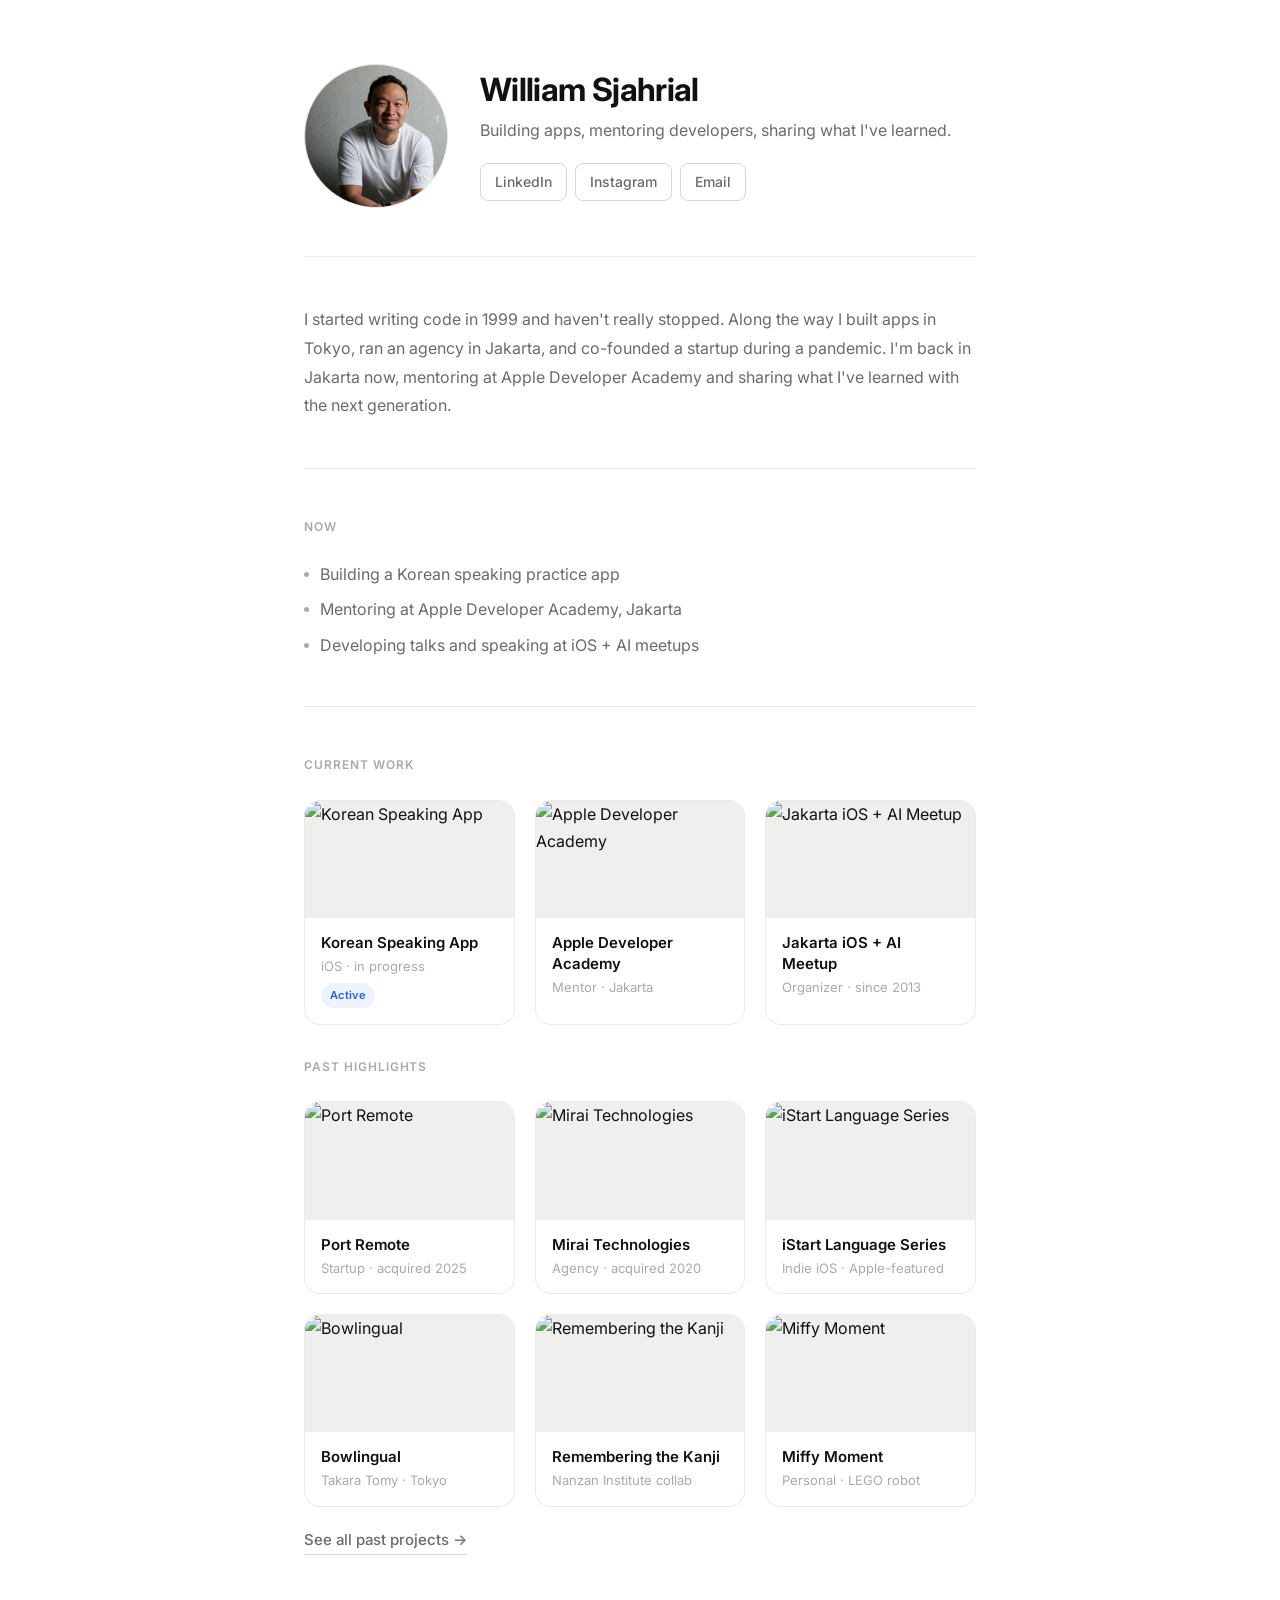
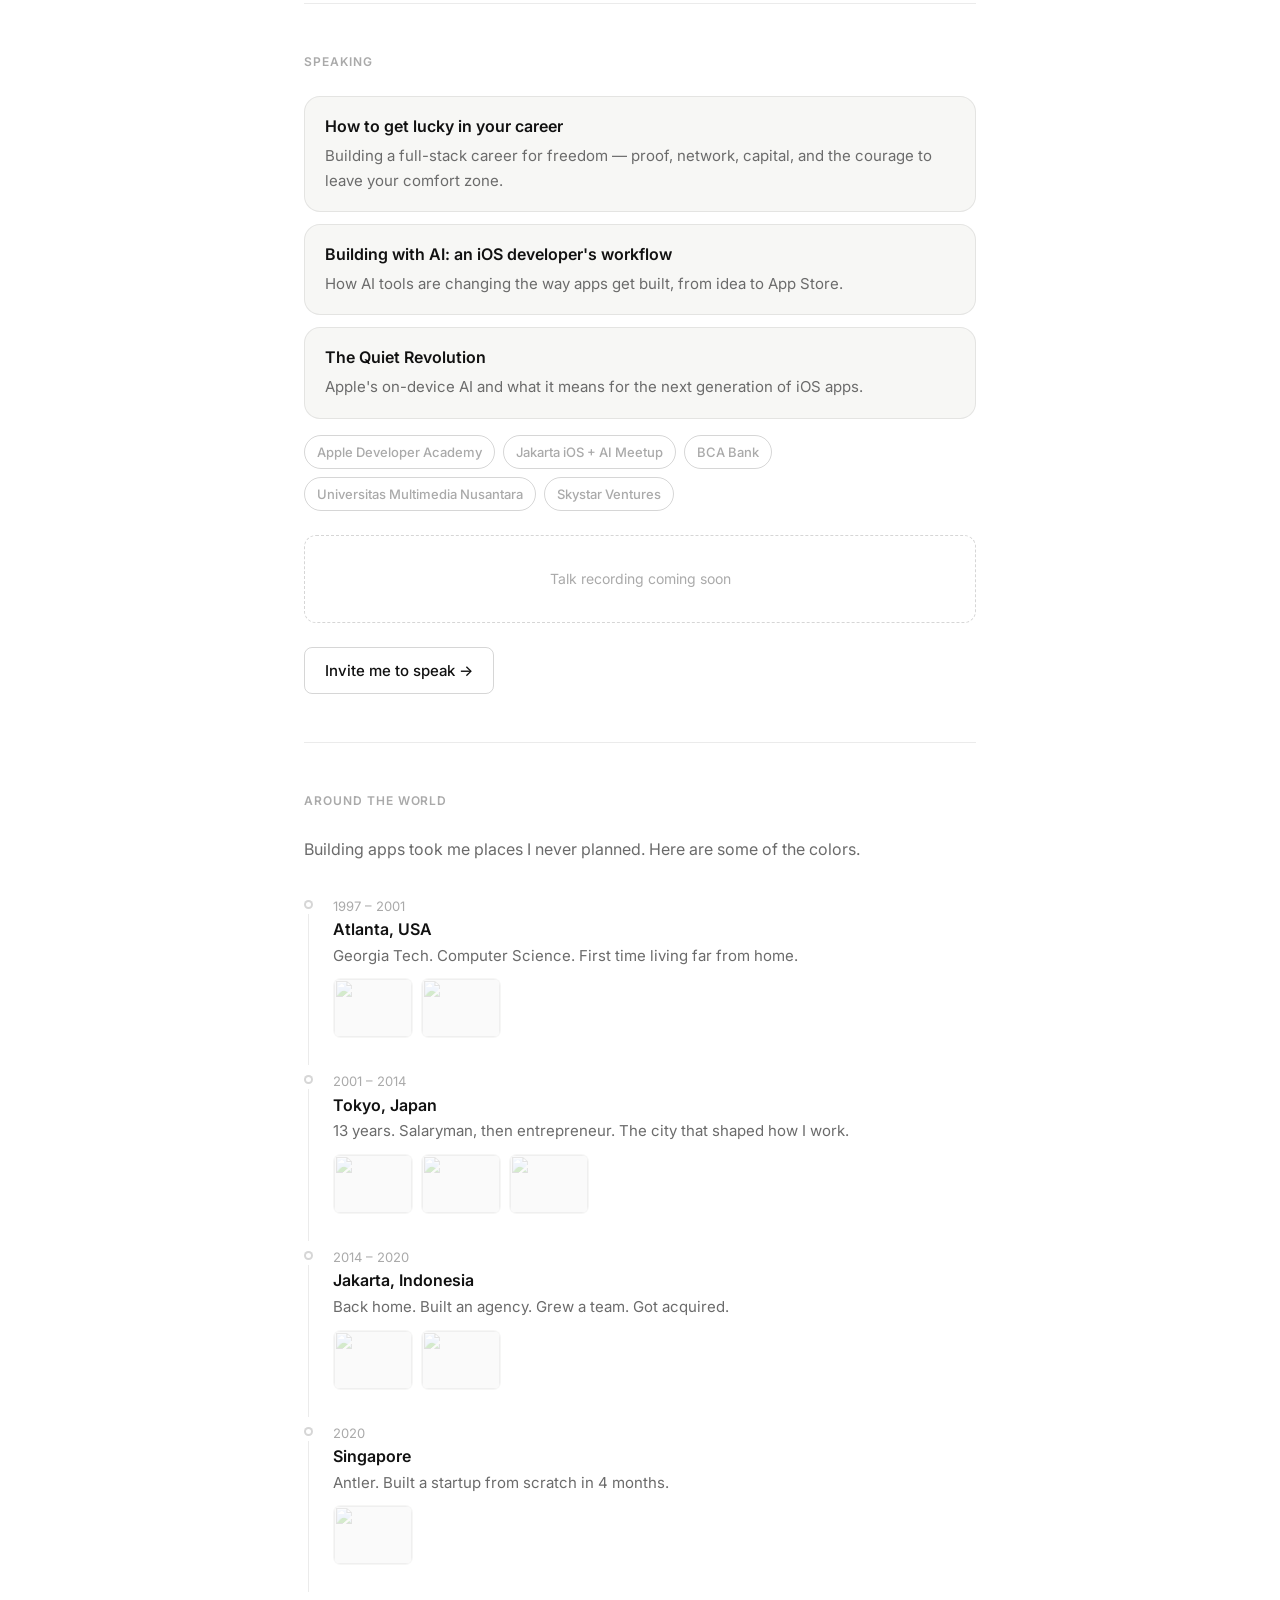
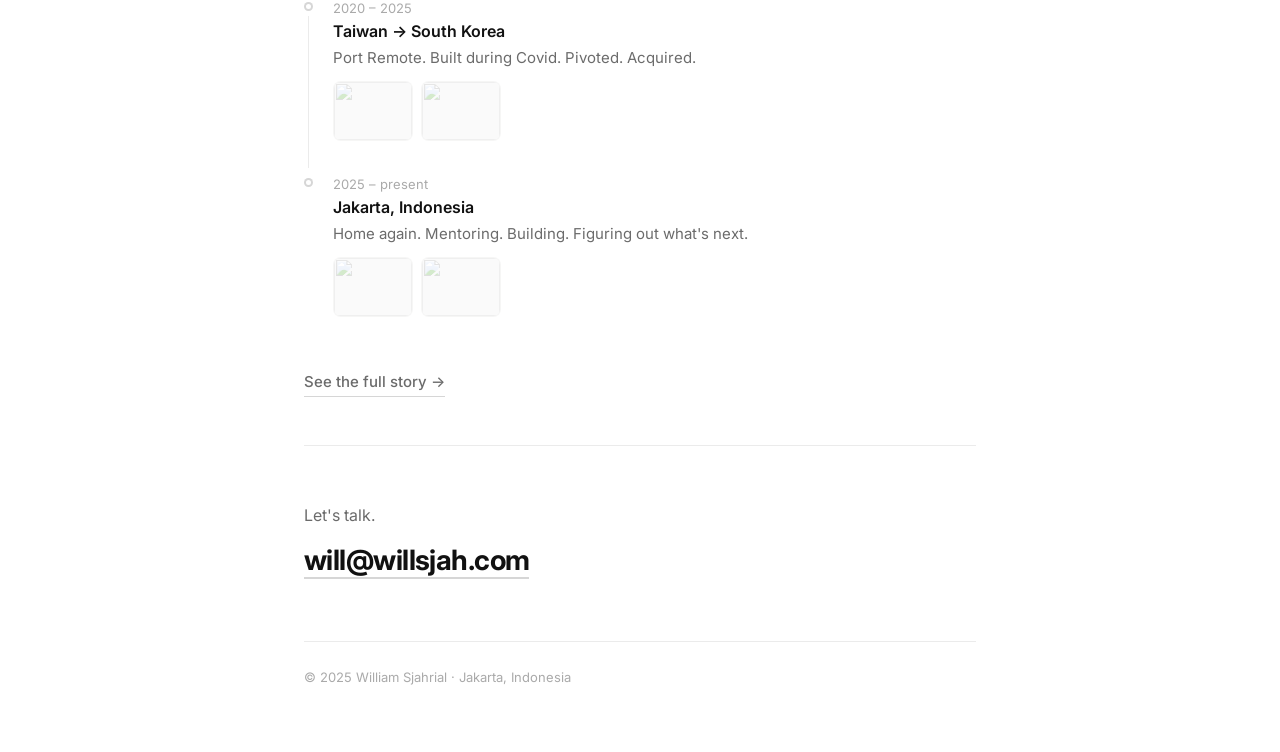
==== commit daa34b13: "Remove acquired of exits from Hero and Bio, fix font sizes" ====
--- a/index.html
+++ b/index.html
@@ -19,7 +19,7 @@
       </div>
       <div class="hero-text">
         <h1>William Sjahrial</h1>
-        <p class="tagline">25 years developer. 6 countries. 2 exits.<br>Now mentoring the next generation of builders.</p>
+        <p class="tagline">Building apps, mentoring developers, sharing what I've learned.</p>
         <nav class="hero-links">
           <a href="https://linkedin.com/in/willsjah" target="_blank" rel="noopener">LinkedIn</a>
           <a href="https://instagram.com/willsjah" target="_blank" rel="noopener">Instagram</a>
@@ -32,7 +32,7 @@
 
     <!-- BIO -->
     <section class="bio">
-      <p>I started writing code in 1999 and haven't really stopped. Along the way I built apps in Tokyo, ran an agency in Jakarta, co-founded a startup during a pandemic, and ended up getting acquired twice. I'm back in Jakarta now, mentoring at Apple Developer Academy and sharing what I've learned with the next generation.</p>
+      <p>I started writing code in 1999 and haven't really stopped. Along the way I built apps in Tokyo, ran an agency in Jakarta, and co-founded a startup during a pandemic. I'm back in Jakarta now, mentoring at Apple Developer Academy and sharing what I've learned with the next generation.</p>
     </section>
 
     <hr class="divider">
--- a/style.css
+++ b/style.css
@@ -1,26 +1,26 @@
 /* ============================================================
-   willsjah.com — stylesheet
-   Light. Inter + DM Serif Display. Easlo-matched sizing.
+   willsjah.com
+   Inter only. 4-size scale. Easlo/Notion-matched.
+   Scale: 12 / 16 / 18 / 32 / 48
    ============================================================ */
 
-@import url('https://fonts.googleapis.com/css2?family=Inter:wght@400;500;600&family=DM+Serif+Display:ital@0;1&display=swap');
+@import url('https://fonts.googleapis.com/css2?family=Inter:wght@400;500;600;700&display=swap');
 
 :root {
   --bg:         #ffffff;
   --bg-card:    #f7f7f5;
   --bg-hover:   #efefed;
   --border:     rgba(0,0,0,0.08);
-  --border-mid: rgba(0,0,0,0.18);
+  --border-mid: rgba(0,0,0,0.16);
   --text-1:     #111111;
-  --text-2:     #555555;
-  --text-3:     #999999;
+  --text-2:     #6b6b6b;
+  --text-3:     #aaaaaa;
   --accent:     #2563eb;
   --radius-sm:  8px;
   --radius-md:  12px;
   --radius-lg:  16px;
   --max-w:      720px;
-  --font-serif: 'DM Serif Display', Georgia, serif;
-  --font-sans:  'Inter', system-ui, -apple-system, sans-serif;
+  --font:       'Inter', system-ui, -apple-system, sans-serif;
 }
 
 *, *::before, *::after { box-sizing: border-box; margin: 0; padding: 0; }
@@ -30,8 +30,9 @@
 body {
   background: var(--bg);
   color: var(--text-1);
-  font-family: var(--font-sans);
-  font-weight: 400;
+  font-family: var(--font);
+  font-weight: 400;
+  font-size: 16px;
   line-height: 1.7;
   -webkit-font-smoothing: antialiased;
 }
@@ -48,12 +49,11 @@
 .divider {
   border: none;
   border-top: 1px solid var(--border);
-  margin: 3.5rem 0;
+  margin: 3rem 0;
 }
 
 /* ── LABELS ── */
 .section-label {
-  font-family: var(--font-sans);
   font-size: 12px;
   font-weight: 600;
   letter-spacing: 0.08em;
@@ -63,16 +63,16 @@
 }
 
 .section-intro {
-  font-size: 18px;
+  font-size: 16px;
   color: var(--text-2);
   margin-bottom: 2rem;
-  line-height: 1.65;
+  line-height: 1.7;
 }
 
 /* ── HERO ── */
 .hero {
   display: flex;
-  align-items: flex-start;
+  align-items: center;
   gap: 2rem;
 }
 
@@ -97,32 +97,29 @@
 }
 
 .photo-placeholder {
+  font-size: 28px;
+  font-weight: 700;
+  color: var(--text-3);
+  position: absolute;
+}
+
+.hero-photo img + .photo-placeholder { display: none; }
+
+.hero-text h1 {
   font-size: 32px;
-  font-weight: 600;
-  color: var(--text-3);
-  position: absolute;
-}
-
-.hero-photo img + .photo-placeholder { display: none; }
-
-.hero-text {
-  padding-top: 4px;
-}
-
-.hero-text h1 {
-  font-family: var(--font-serif);
-  font-size: 42px;
-  font-weight: 400;
-  color: var(--text-1);
-  margin-bottom: 10px;
-  line-height: 1.1;
+  font-weight: 700;
+  color: var(--text-1);
+  margin-bottom: 8px;
+  line-height: 1.2;
+  letter-spacing: -0.02em;
 }
 
 .tagline {
-  font-size: 18px;
-  color: var(--text-2);
-  line-height: 1.6;
-  margin-bottom: 1.5rem;
+  font-size: 16px;
+  font-weight: 400;
+  color: var(--text-2);
+  line-height: 1.65;
+  margin-bottom: 1.25rem;
 }
 
 .hero-links {
@@ -139,7 +136,7 @@
   border: 1px solid var(--border-mid);
   border-radius: var(--radius-sm);
   padding: 6px 14px;
-  transition: border-color 0.2s, color 0.2s, background 0.2s;
+  transition: border-color 0.15s, color 0.15s, background 0.15s;
 }
 
 .hero-links a:hover {
@@ -150,7 +147,7 @@
 
 /* ── BIO ── */
 .bio p {
-  font-size: 18px;
+  font-size: 16px;
   color: var(--text-2);
   line-height: 1.8;
 }
@@ -164,11 +161,11 @@
 }
 
 .now-list li {
-  font-size: 17px;
-  color: var(--text-2);
-  padding-left: 1.1rem;
+  font-size: 16px;
+  color: var(--text-2);
+  padding-left: 1rem;
   position: relative;
-  line-height: 1.55;
+  line-height: 1.6;
 }
 
 .now-list li::before {
@@ -195,13 +192,13 @@
   border-radius: var(--radius-lg);
   overflow: hidden;
   cursor: pointer;
-  transition: border-color 0.2s, transform 0.2s, box-shadow 0.2s;
+  transition: border-color 0.15s, transform 0.15s, box-shadow 0.15s;
 }
 
 .work-card:hover {
   border-color: var(--border-mid);
   transform: translateY(-2px);
-  box-shadow: 0 4px 20px rgba(0,0,0,0.06);
+  box-shadow: 0 4px 16px rgba(0,0,0,0.06);
 }
 
 .card-img {
@@ -218,18 +215,19 @@
   display: block;
 }
 
-.card-body { padding: 14px 16px 18px; }
+.card-body { padding: 14px 16px 16px; }
 
 .card-title {
   font-size: 15px;
   font-weight: 600;
   color: var(--text-1);
   margin-bottom: 4px;
-  line-height: 1.35;
+  line-height: 1.4;
 }
 
 .card-sub {
   font-size: 13px;
+  font-weight: 400;
   color: var(--text-3);
   line-height: 1.4;
 }
@@ -255,7 +253,7 @@
   text-decoration: none;
   border-bottom: 1px solid var(--border-mid);
   padding-bottom: 2px;
-  transition: color 0.2s, border-color 0.2s;
+  transition: color 0.15s, border-color 0.15s;
 }
 
 .see-all:hover {
@@ -278,7 +276,7 @@
 }
 
 .talk-title {
-  font-size: 17px;
+  font-size: 16px;
   font-weight: 600;
   color: var(--text-1);
   margin-bottom: 6px;
@@ -287,6 +285,7 @@
 
 .talk-desc {
   font-size: 15px;
+  font-weight: 400;
   color: var(--text-2);
   line-height: 1.65;
 }
@@ -309,7 +308,7 @@
 
 .video-placeholder {
   margin-top: 1.5rem;
-  height: 90px;
+  height: 88px;
   border: 1px dashed var(--border-mid);
   border-radius: var(--radius-md);
   display: flex;
@@ -319,6 +318,7 @@
 
 .video-placeholder p {
   font-size: 14px;
+  font-weight: 400;
   color: var(--text-3);
 }
 
@@ -332,7 +332,7 @@
   border: 1px solid var(--border-mid);
   border-radius: var(--radius-sm);
   padding: 10px 20px;
-  transition: background 0.2s, border-color 0.2s;
+  transition: background 0.15s, border-color 0.15s;
 }
 
 .cta-btn:hover {
@@ -344,7 +344,6 @@
 .timeline {
   display: flex;
   flex-direction: column;
-  gap: 0;
 }
 
 .timeline-item {
@@ -357,7 +356,7 @@
   flex-direction: column;
   align-items: center;
   flex-shrink: 0;
-  padding-top: 4px;
+  padding-top: 5px;
 }
 
 .tl-dot {
@@ -374,7 +373,7 @@
   flex: 1;
   background: var(--border);
   margin: 5px 0;
-  min-height: 24px;
+  min-height: 20px;
 }
 
 .timeline-content {
@@ -383,20 +382,22 @@
 
 .tl-period {
   font-size: 13px;
-  color: var(--text-3);
-  margin-bottom: 3px;
+  font-weight: 400;
+  color: var(--text-3);
+  margin-bottom: 2px;
 }
 
 .tl-place {
-  font-size: 17px;
+  font-size: 16px;
   font-weight: 600;
   color: var(--text-1);
-  margin-bottom: 5px;
+  margin-bottom: 4px;
   line-height: 1.3;
 }
 
 .tl-note {
   font-size: 15px;
+  font-weight: 400;
   color: var(--text-2);
   line-height: 1.65;
   margin-bottom: 10px;
@@ -427,34 +428,37 @@
 
 /* ── CONTACT ── */
 .contact {
-  padding: 1rem 0 0.5rem;
+  padding: 0.5rem 0;
 }
 
 .contact p {
-  font-size: 18px;
+  font-size: 16px;
+  font-weight: 400;
   color: var(--text-2);
   margin-bottom: 8px;
 }
 
 .contact a {
-  font-family: var(--font-serif);
-  font-size: 30px;
+  font-size: 28px;
+  font-weight: 700;
   color: var(--text-1);
   text-decoration: none;
-  border-bottom: 1px solid var(--border-mid);
-  transition: color 0.2s;
+  letter-spacing: -0.02em;
+  border-bottom: 2px solid var(--border-mid);
+  transition: color 0.15s;
 }
 
 .contact a:hover { color: var(--accent); }
 
 footer {
-  margin-top: 3.5rem;
+  margin-top: 3rem;
   padding-top: 1.5rem;
   border-top: 1px solid var(--border);
 }
 
 footer p {
   font-size: 13px;
+  font-weight: 400;
   color: var(--text-3);
 }
 
@@ -463,7 +467,7 @@
   display: none;
   position: fixed;
   inset: 0;
-  background: rgba(0,0,0,0.35);
+  background: rgba(0,0,0,0.3);
   z-index: 200;
   align-items: center;
   justify-content: center;
@@ -482,11 +486,11 @@
   width: 100%;
   padding: 2rem;
   position: relative;
-  animation: modalIn 0.2s ease;
+  animation: modalIn 0.18s ease;
 }
 
 @keyframes modalIn {
-  from { opacity: 0; transform: translateY(10px); }
+  from { opacity: 0; transform: translateY(8px); }
   to   { opacity: 1; transform: translateY(0); }
 }
 
@@ -501,7 +505,7 @@
   cursor: pointer;
   line-height: 1;
   padding: 2px 4px;
-  transition: color 0.2s;
+  transition: color 0.15s;
 }
 
 .modal-close:hover { color: var(--text-1); }
@@ -529,28 +533,30 @@
 }
 
 .modal-title {
-  font-family: var(--font-serif);
-  font-size: 24px;
-  font-weight: 400;
+  font-size: 20px;
+  font-weight: 700;
   color: var(--text-1);
   margin-bottom: 6px;
   line-height: 1.3;
+  letter-spacing: -0.01em;
 }
 
 .modal-meta {
-  font-size: 14px;
-  color: var(--text-3);
-  margin-bottom: 16px;
+  font-size: 13px;
+  font-weight: 400;
+  color: var(--text-3);
+  margin-bottom: 14px;
   line-height: 1.5;
 }
 
 .modal-body {
-  font-size: 16px;
+  font-size: 15px;
+  font-weight: 400;
   color: var(--text-2);
   line-height: 1.8;
 }
 
-/* ── PAGE HEADER (projects + life pages) ── */
+/* ── PAGE HEADER ── */
 .page-header {
   margin-bottom: 3rem;
 }
@@ -564,24 +570,25 @@
   align-items: center;
   gap: 4px;
   margin-bottom: 2rem;
-  transition: color 0.2s;
+  transition: color 0.15s;
 }
 
 .page-header a.back:hover { color: var(--text-2); }
 
 .page-header h1 {
-  font-family: var(--font-serif);
   font-size: 48px;
-  font-weight: 400;
+  font-weight: 700;
   color: var(--text-1);
   margin-bottom: 10px;
   line-height: 1.1;
+  letter-spacing: -0.03em;
 }
 
 .page-header p {
-  font-size: 20px;
-  color: var(--text-2);
-  line-height: 1.6;
+  font-size: 16px;
+  font-weight: 400;
+  color: var(--text-2);
+  line-height: 1.7;
 }
 
 /* ── PROJECTS PAGE ── */
@@ -601,21 +608,24 @@
 }
 
 .life-chapter-header .tl-period {
-  font-size: 14px;
+  font-size: 13px;
+  font-weight: 400;
   color: var(--text-3);
   margin-bottom: 4px;
 }
 
 .life-chapter-header .tl-place {
-  font-family: var(--font-serif);
-  font-size: 32px;
+  font-size: 28px;
+  font-weight: 700;
   color: var(--text-1);
   margin-bottom: 10px;
   line-height: 1.2;
+  letter-spacing: -0.02em;
 }
 
 .life-story {
-  font-size: 17px;
+  font-size: 16px;
+  font-weight: 400;
   color: var(--text-2);
   line-height: 1.8;
   margin-bottom: 1rem;
@@ -645,22 +655,18 @@
 }
 
 .life-photo:hover img { transform: scale(1.04); }
-
 .life-photo.no-img { opacity: 0.2; }
 
 /* ── RESPONSIVE ── */
 @media (max-width: 600px) {
   .container { padding: 2.5rem 1.25rem 3rem; }
-  .hero { gap: 1.5rem; flex-direction: column; align-items: center; text-align: center; }
+  .hero { flex-direction: column; align-items: center; text-align: center; gap: 1.5rem; }
   .hero-links { justify-content: center; }
   .hero-photo { width: 100px; height: 100px; }
-  .hero-text h1 { font-size: 34px; }
-  .tagline { font-size: 16px; }
-  .bio p { font-size: 16px; }
-  .now-list li { font-size: 16px; }
+  .hero-text h1 { font-size: 26px; }
   .work-grid, .projects-grid { grid-template-columns: repeat(2, minmax(0, 1fr)); gap: 12px; }
   .page-header h1 { font-size: 36px; }
-  .page-header p { font-size: 17px; }
+  .contact a { font-size: 22px; }
 }
 
 @media (max-width: 400px) {
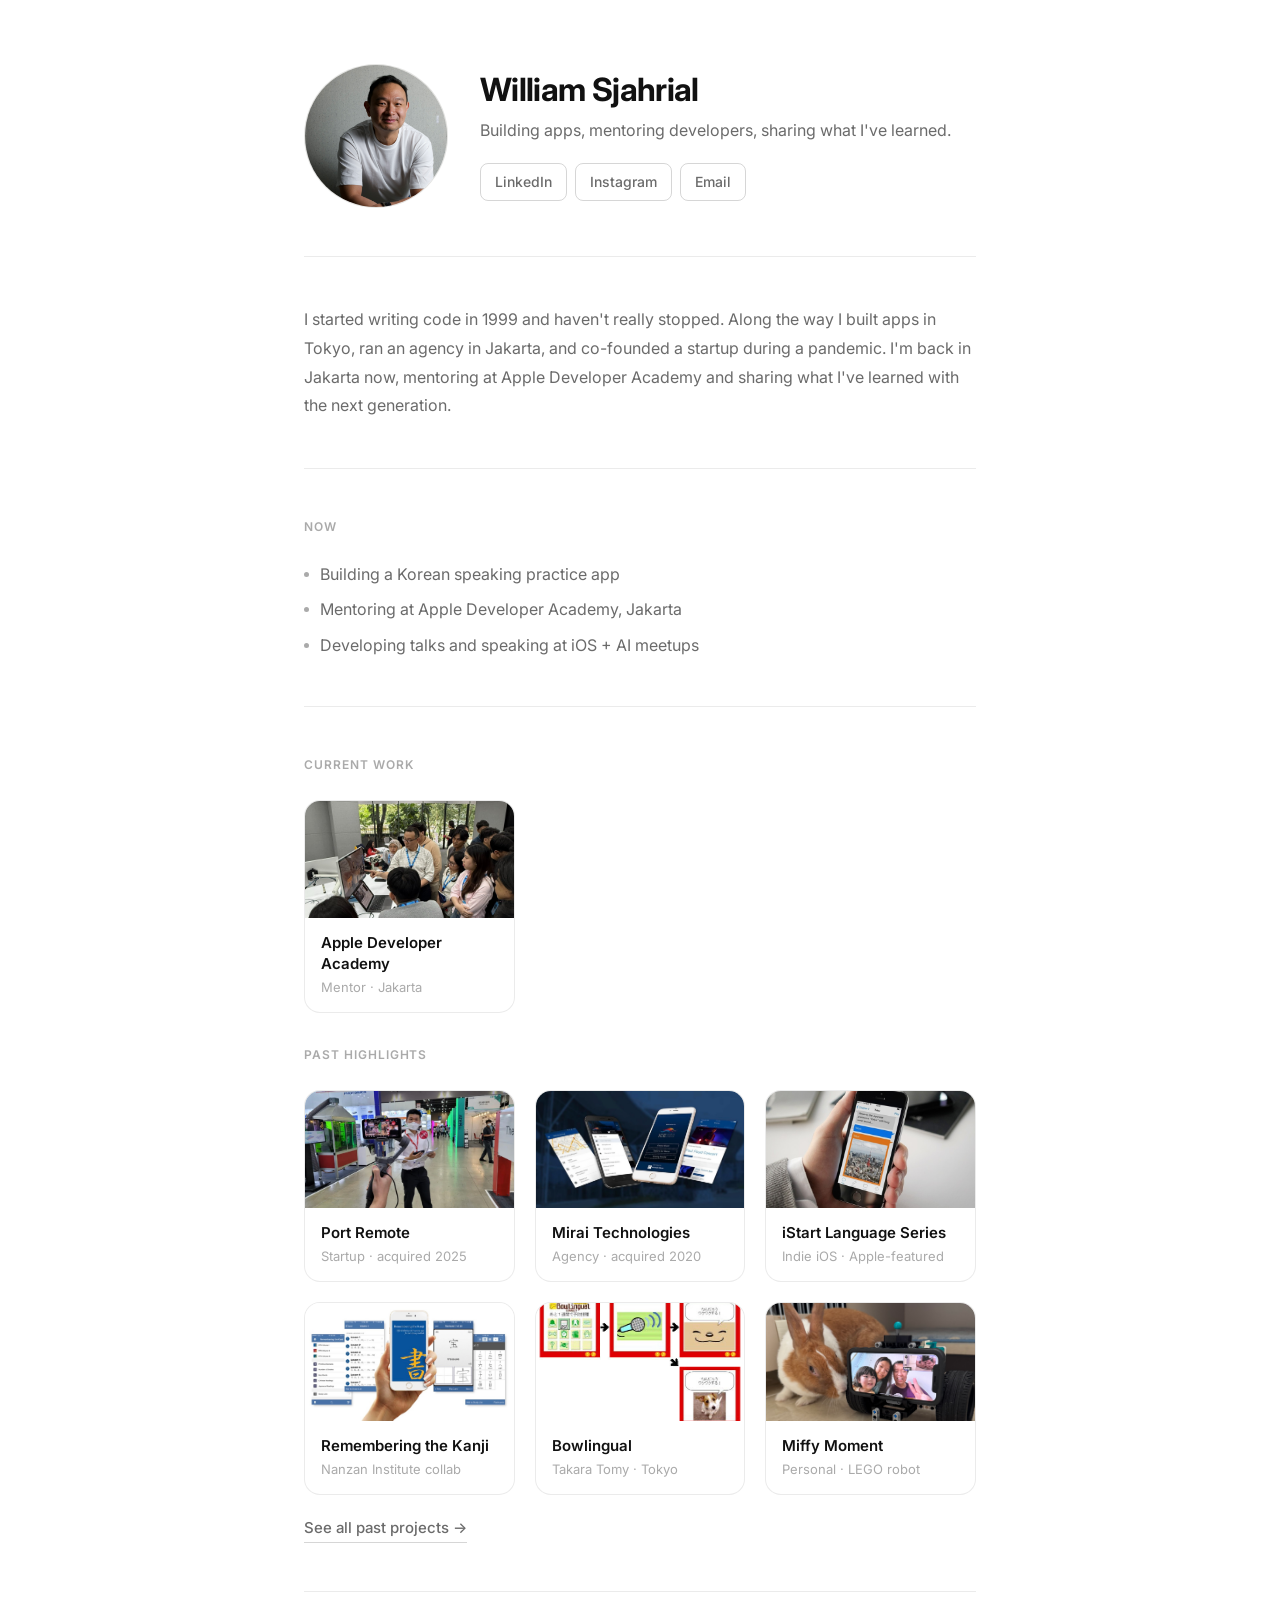
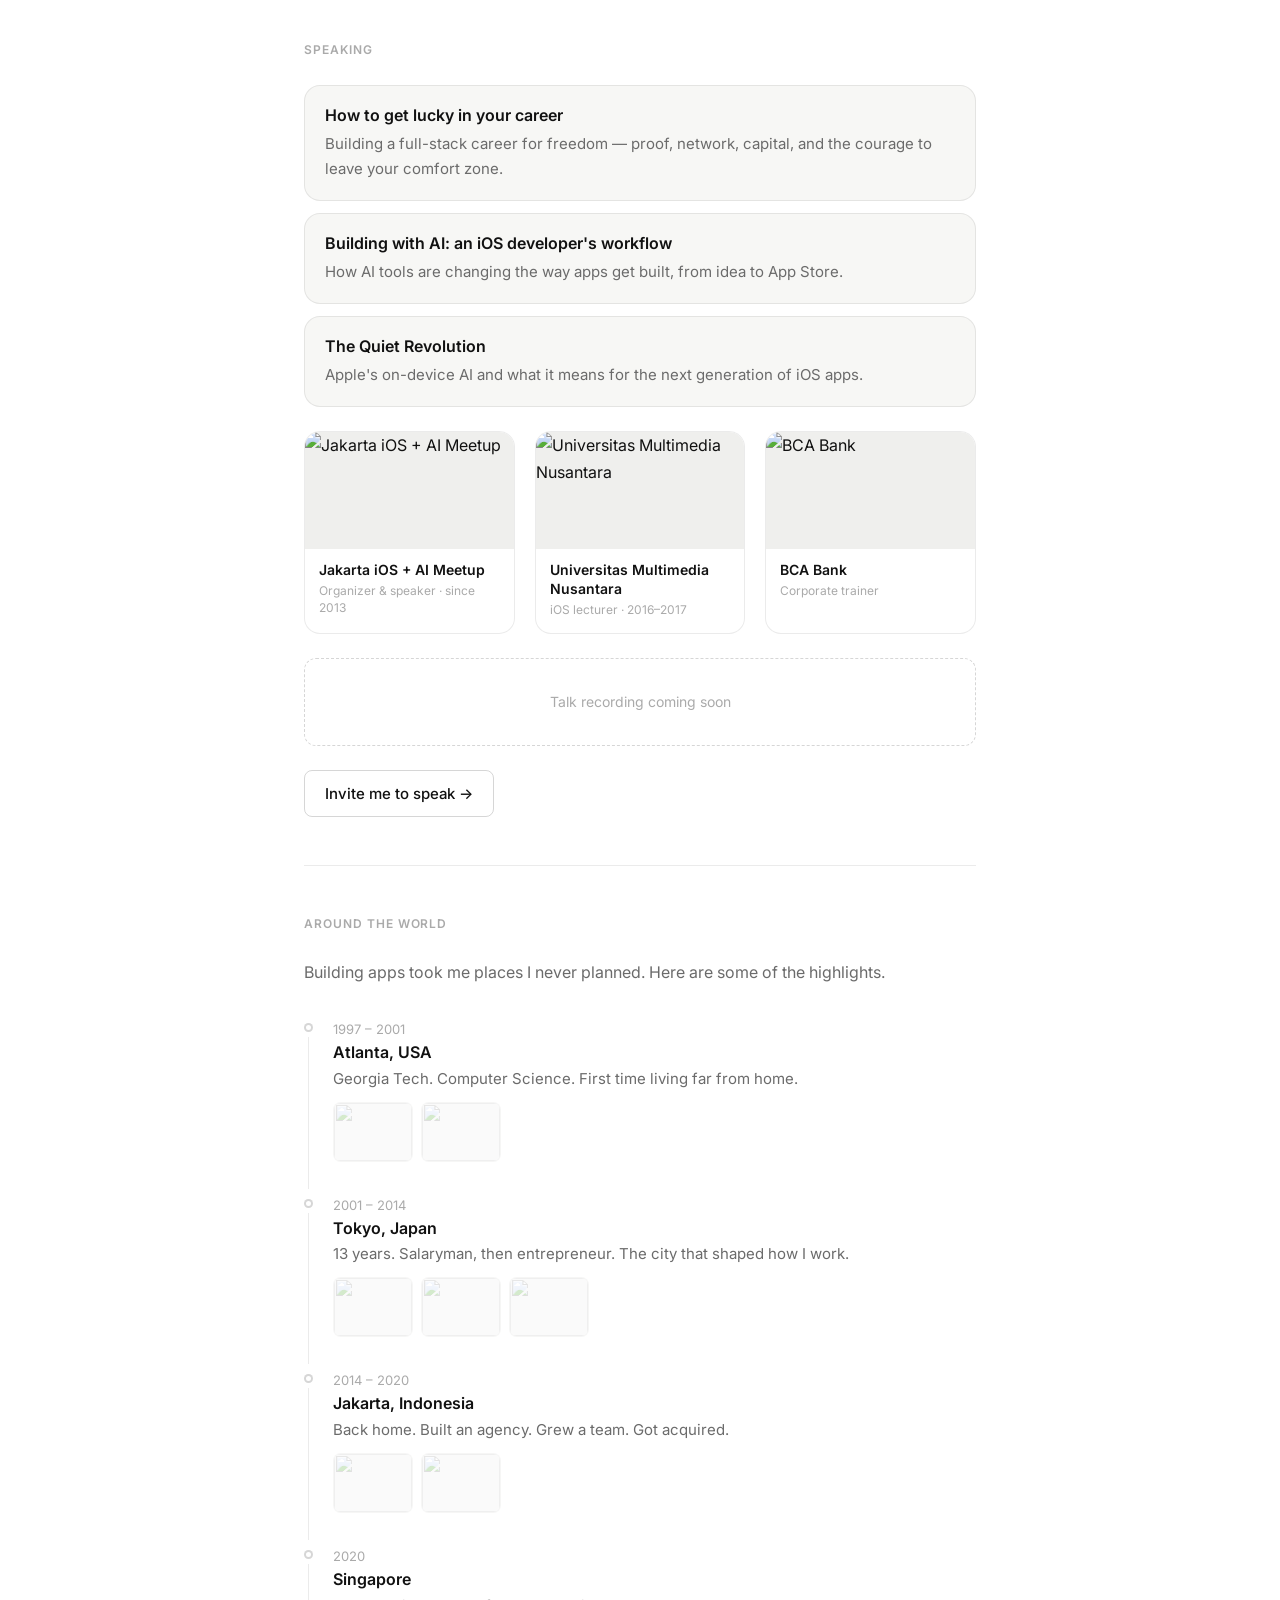
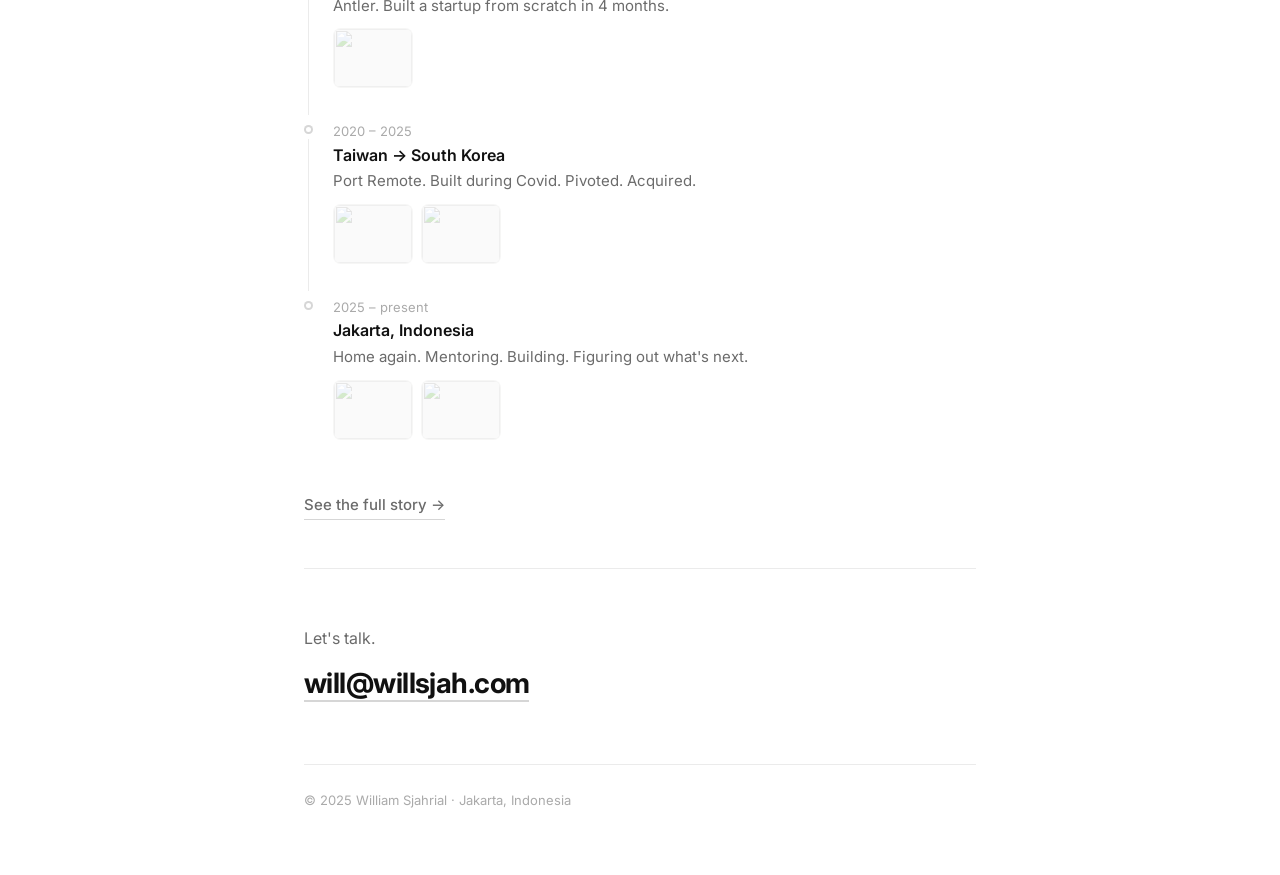
==== commit d6b99dd1: "Move some items around" ====
--- a/index.html
+++ b/index.html
@@ -54,17 +54,6 @@
       <p class="section-label">Current work</p>
       <div class="work-grid">
 
-        <div class="work-card" onclick="openModal('korean')">
-          <div class="card-img">
-            <img src="assets/work/korean-app.jpg" alt="Korean Speaking App" onerror="this.parentElement.classList.add('no-img')">
-          </div>
-          <div class="card-body">
-            <p class="card-title">Korean Speaking App</p>
-            <p class="card-sub">iOS · in progress</p>
-            <span class="badge">Active</span>
-          </div>
-        </div>
-
         <div class="work-card" onclick="openModal('academy')">
           <div class="card-img">
             <img src="assets/work/academy.jpg" alt="Apple Developer Academy" onerror="this.parentElement.classList.add('no-img')">
@@ -72,16 +61,6 @@
           <div class="card-body">
             <p class="card-title">Apple Developer Academy</p>
             <p class="card-sub">Mentor · Jakarta</p>
-          </div>
-        </div>
-
-        <div class="work-card" onclick="openModal('meetup')">
-          <div class="card-img">
-            <img src="assets/work/meetup.jpg" alt="Jakarta iOS + AI Meetup" onerror="this.parentElement.classList.add('no-img')">
-          </div>
-          <div class="card-body">
-            <p class="card-title">Jakarta iOS + AI Meetup</p>
-            <p class="card-sub">Organizer · since 2013</p>
           </div>
         </div>
 
@@ -123,6 +102,16 @@
           </div>
         </div>
 
+        <div class="work-card" onclick="openModal('kanji')">
+          <div class="card-img">
+            <img src="assets/work/kanji.jpg" alt="Remembering the Kanji" onerror="this.parentElement.classList.add('no-img')">
+          </div>
+          <div class="card-body">
+            <p class="card-title">Remembering the Kanji</p>
+            <p class="card-sub">Nanzan Institute collab</p>
+          </div>
+        </div>
+
         <div class="work-card" onclick="openModal('bowlingual')">
           <div class="card-img">
             <img src="assets/work/bowlingual.jpg" alt="Bowlingual" onerror="this.parentElement.classList.add('no-img')">
@@ -130,16 +119,6 @@
           <div class="card-body">
             <p class="card-title">Bowlingual</p>
             <p class="card-sub">Takara Tomy · Tokyo</p>
-          </div>
-        </div>
-
-        <div class="work-card" onclick="openModal('kanji')">
-          <div class="card-img">
-            <img src="assets/work/kanji.jpg" alt="Remembering the Kanji" onerror="this.parentElement.classList.add('no-img')">
-          </div>
-          <div class="card-body">
-            <p class="card-title">Remembering the Kanji</p>
-            <p class="card-sub">Nanzan Institute collab</p>
           </div>
         </div>
 
@@ -181,12 +160,38 @@
 
       </div>
 
-      <div class="speaking-meta">
-        <span class="meta-tag">Apple Developer Academy</span>
-        <span class="meta-tag">Jakarta iOS + AI Meetup</span>
-        <span class="meta-tag">BCA Bank</span>
-        <span class="meta-tag">Universitas Multimedia Nusantara</span>
-        <span class="meta-tag">Skystar Ventures</span>
+      <div class="venue-grid">
+
+        <div class="venue-card">
+          <div class="card-img">
+            <img src="assets/speaking/meetup.jpg" alt="Jakarta iOS + AI Meetup" onerror="this.parentElement.classList.add('no-img')">
+          </div>
+          <div class="card-body">
+            <p class="card-title">Jakarta iOS + AI Meetup</p>
+            <p class="card-sub">Organizer & speaker · since 2013</p>
+          </div>
+        </div>
+
+        <div class="venue-card">
+          <div class="card-img">
+            <img src="assets/speaking/umn.jpg" alt="Universitas Multimedia Nusantara" onerror="this.parentElement.classList.add('no-img')">
+          </div>
+          <div class="card-body">
+            <p class="card-title">Universitas Multimedia Nusantara</p>
+            <p class="card-sub">iOS lecturer · 2016–2017</p>
+          </div>
+        </div>
+
+        <div class="venue-card">
+          <div class="card-img">
+            <img src="assets/speaking/bca.jpg" alt="BCA Bank" onerror="this.parentElement.classList.add('no-img')">
+          </div>
+          <div class="card-body">
+            <p class="card-title">BCA Bank</p>
+            <p class="card-sub">Corporate trainer</p>
+          </div>
+        </div>
+
       </div>
 
       <div class="video-placeholder">
@@ -201,7 +206,7 @@
     <!-- LIFE -->
     <section>
       <p class="section-label">Around the world</p>
-      <p class="section-intro">Building apps took me places I never planned. Here are some of the colors.</p>
+      <p class="section-intro">Building apps took me places I never planned. Here are some of the highlights.</p>
 
       <div class="timeline">
 
@@ -324,9 +329,10 @@
     <div class="modal" role="dialog" aria-modal="true">
       <button class="modal-close" onclick="closeModal()" aria-label="Close">✕</button>
       <div class="modal-img-wrap">
-        <img id="modalImg" src="" alt="" style="display:none;">
+        <img id="modalImg" src="" alt="" style="display:none; transition: opacity 0.2s ease;">
         <div id="modalImgPlaceholder" class="modal-img-placeholder"></div>
       </div>
+      <div id="modalThumbStrip" class="modal-thumb-strip"></div>
       <h2 class="modal-title" id="modalTitle"></h2>
       <p class="modal-meta" id="modalMeta"></p>
       <p class="modal-body" id="modalBody"></p>
--- a/style.css
+++ b/style.css
@@ -306,6 +306,52 @@
   color: var(--text-3);
 }
 
+/* ── SPEAKING VENUES ── */
+.venue-grid {
+  display: grid;
+  grid-template-columns: repeat(3, minmax(0, 1fr));
+  gap: 20px;
+  margin-top: 1.5rem;
+}
+
+.venue-card {
+  background: var(--bg);
+  border: 1px solid var(--border);
+  border-radius: var(--radius-lg);
+  overflow: hidden;
+}
+
+.venue-card .card-img {
+  width: 100%;
+  aspect-ratio: 16 / 9;
+  overflow: hidden;
+  background: var(--bg-hover);
+}
+
+.venue-card .card-img img {
+  width: 100%;
+  height: 100%;
+  object-fit: cover;
+  display: block;
+}
+
+.venue-card .card-body {
+  padding: 12px 14px 14px;
+}
+
+.venue-card .card-title {
+  font-size: 14px;
+  font-weight: 600;
+  color: var(--text-1);
+  margin-bottom: 3px;
+  line-height: 1.35;
+}
+
+.venue-card .card-sub {
+  font-size: 12px;
+  color: var(--text-3);
+}
+
 .video-placeholder {
   margin-top: 1.5rem;
   height: 88px;
@@ -532,6 +578,42 @@
   background: var(--bg-hover);
 }
 
+/* ── MODAL THUMBNAILS ── */
+.modal-thumb-strip {
+  display: flex;
+  gap: 8px;
+  margin-bottom: 1.25rem;
+  flex-wrap: wrap;
+}
+
+.modal-thumb {
+  width: 72px;
+  height: 48px;
+  border-radius: var(--radius-sm);
+  overflow: hidden;
+  cursor: pointer;
+  border: 2px solid transparent;
+  flex-shrink: 0;
+  transition: border-color 0.15s, opacity 0.15s;
+  opacity: 0.55;
+}
+
+.modal-thumb img {
+  width: 100%;
+  height: 100%;
+  object-fit: cover;
+  display: block;
+}
+
+.modal-thumb:hover {
+  opacity: 0.85;
+}
+
+.modal-thumb.active {
+  border-color: var(--text-1);
+  opacity: 1;
+}
+
 .modal-title {
   font-size: 20px;
   font-weight: 700;
@@ -664,7 +746,7 @@
   .hero-links { justify-content: center; }
   .hero-photo { width: 100px; height: 100px; }
   .hero-text h1 { font-size: 26px; }
-  .work-grid, .projects-grid { grid-template-columns: repeat(2, minmax(0, 1fr)); gap: 12px; }
+  .work-grid, .projects-grid, .venue-grid { grid-template-columns: repeat(2, minmax(0, 1fr)); gap: 12px; }
   .page-header h1 { font-size: 36px; }
   .contact a { font-size: 22px; }
 }
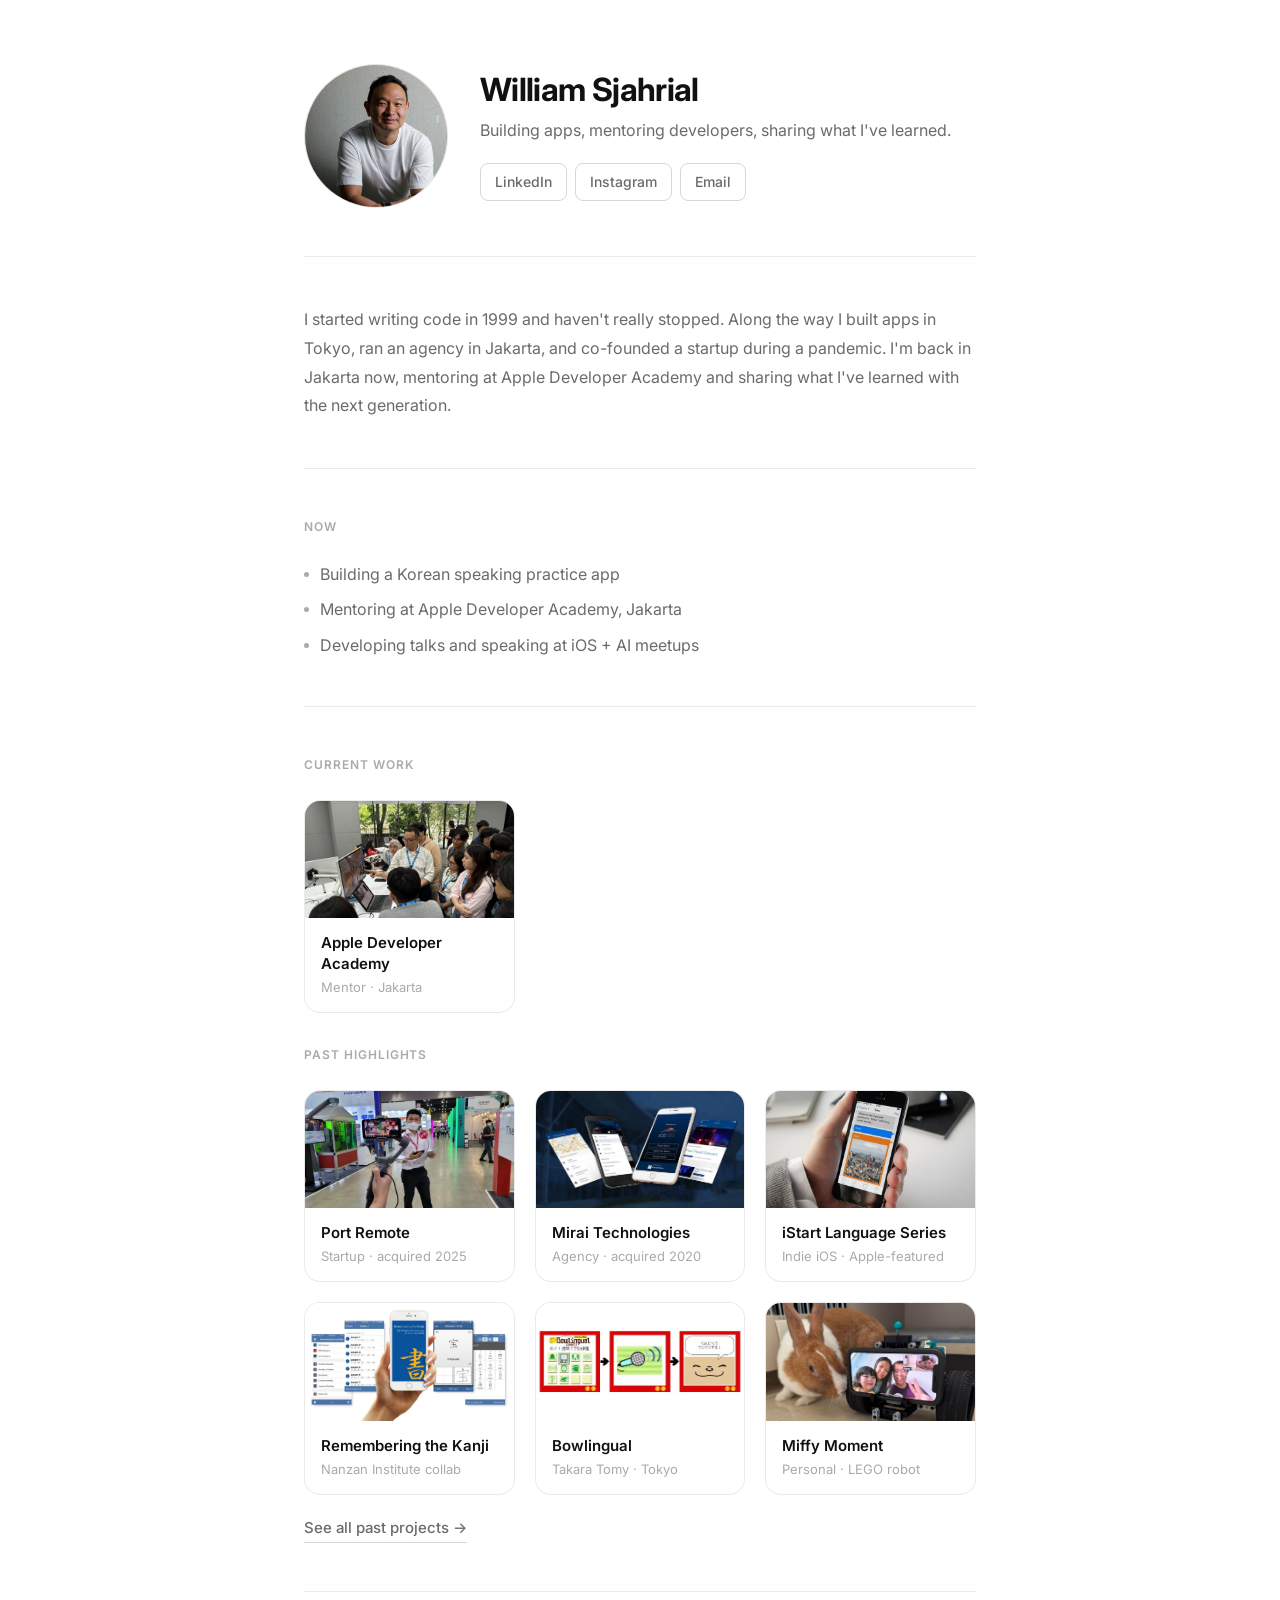
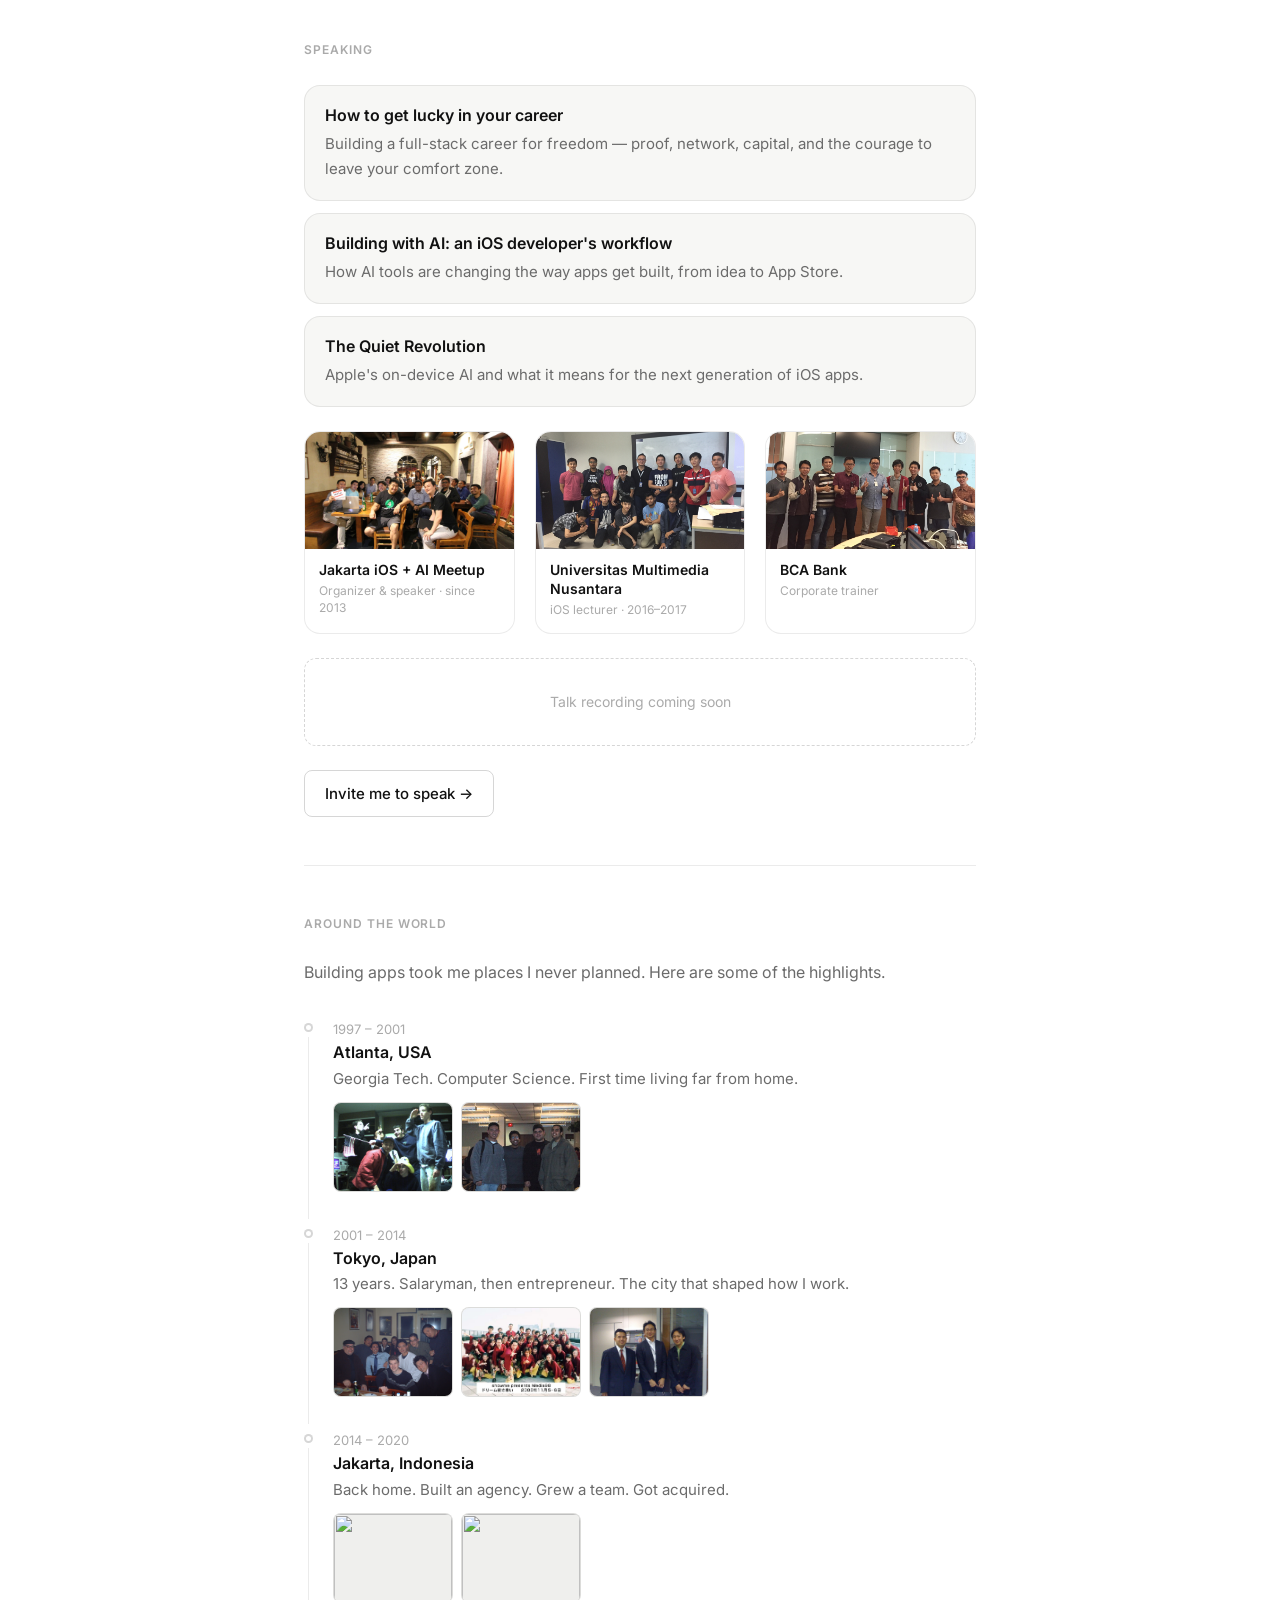
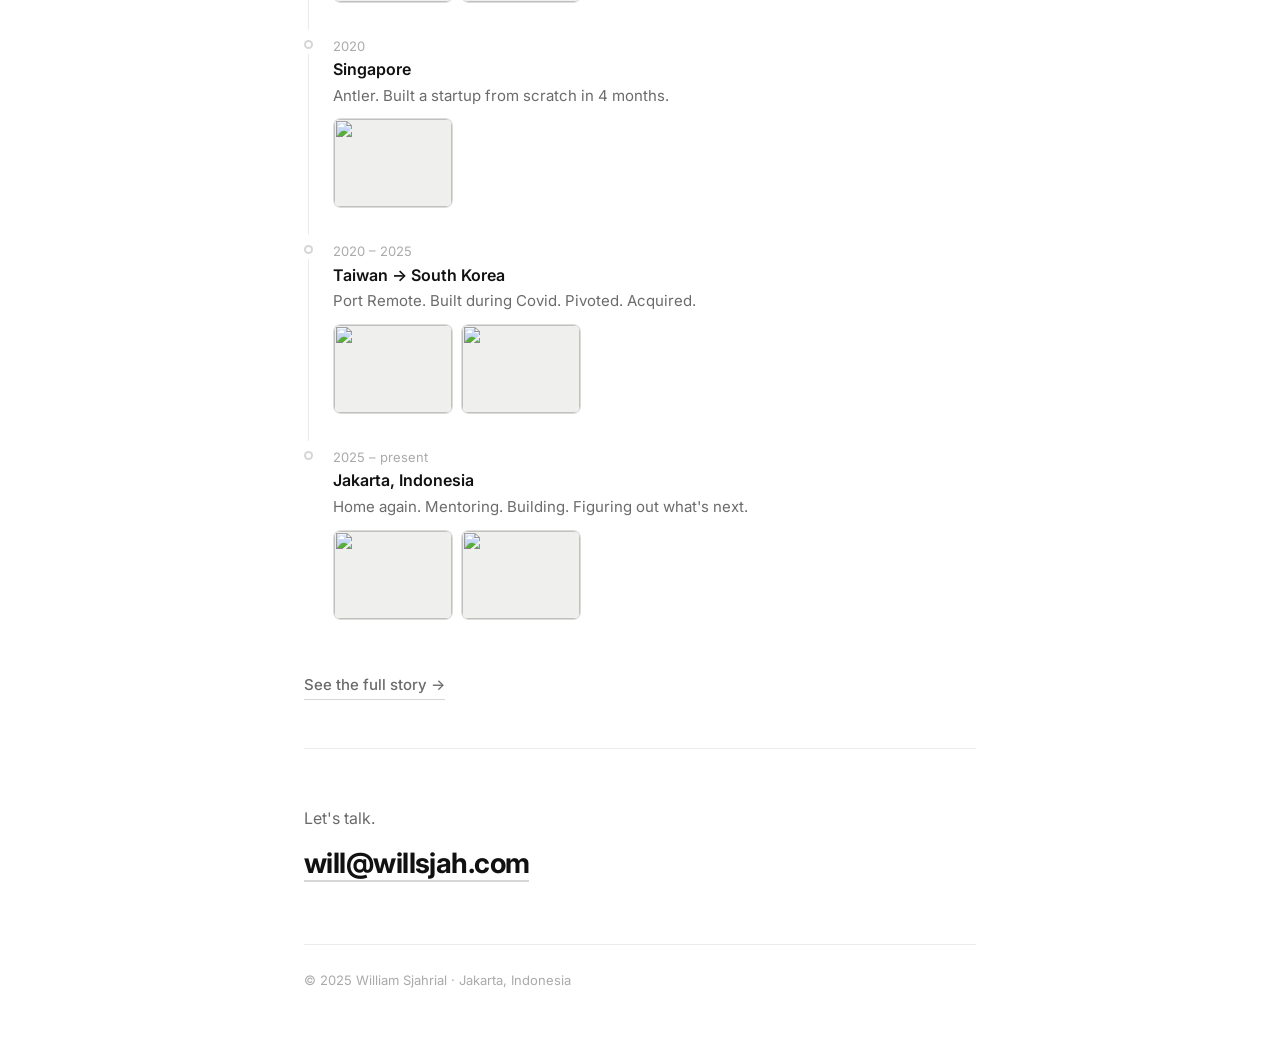
==== commit 9049f612: "Add modal popup for life photos" ====
--- a/index.html
+++ b/index.html
@@ -220,8 +220,8 @@
             <p class="tl-place">Atlanta, USA</p>
             <p class="tl-note">Georgia Tech. Computer Science. First time living far from home.</p>
             <div class="photo-strip">
-              <div class="photo-thumb"><img src="assets/life/atlanta-1.jpg" alt="" onerror="this.parentElement.classList.add('no-img')"></div>
-              <div class="photo-thumb"><img src="assets/life/atlanta-2.jpg" alt="" onerror="this.parentElement.classList.add('no-img')"></div>
+              <div class="photo-thumb life-thumb" onclick="openLifeModal('assets/life/atlanta-1.jpg','Atlanta, USA','1997 – 2001')"><img src="assets/life/atlanta-1.jpg" alt="" onerror="this.parentElement.classList.add('no-img')"></div>
+              <div class="photo-thumb life-thumb" onclick="openLifeModal('assets/life/atlanta-2.jpg','Atlanta, USA','1997 – 2001')"><img src="assets/life/atlanta-2.jpg" alt="" onerror="this.parentElement.classList.add('no-img')"></div>
             </div>
           </div>
         </div>
@@ -236,9 +236,9 @@
             <p class="tl-place">Tokyo, Japan</p>
             <p class="tl-note">13 years. Salaryman, then entrepreneur. The city that shaped how I work.</p>
             <div class="photo-strip">
-              <div class="photo-thumb"><img src="assets/life/tokyo-1.jpg" alt="" onerror="this.parentElement.classList.add('no-img')"></div>
-              <div class="photo-thumb"><img src="assets/life/tokyo-2.jpg" alt="" onerror="this.parentElement.classList.add('no-img')"></div>
-              <div class="photo-thumb"><img src="assets/life/tokyo-3.jpg" alt="" onerror="this.parentElement.classList.add('no-img')"></div>
+              <div class="photo-thumb life-thumb" onclick="openLifeModal('assets/life/tokyo-1.jpg','Tokyo, Japan','2001 – 2014')"><img src="assets/life/tokyo-1.jpg" alt="" onerror="this.parentElement.classList.add('no-img')"></div>
+              <div class="photo-thumb life-thumb" onclick="openLifeModal('assets/life/tokyo-2.jpg','Tokyo, Japan','2001 – 2014')"><img src="assets/life/tokyo-2.jpg" alt="" onerror="this.parentElement.classList.add('no-img')"></div>
+              <div class="photo-thumb life-thumb" onclick="openLifeModal('assets/life/tokyo-3.jpg','Tokyo, Japan','2001 – 2014')"><img src="assets/life/tokyo-3.jpg" alt="" onerror="this.parentElement.classList.add('no-img')"></div>
             </div>
           </div>
         </div>
@@ -253,8 +253,8 @@
             <p class="tl-place">Jakarta, Indonesia</p>
             <p class="tl-note">Back home. Built an agency. Grew a team. Got acquired.</p>
             <div class="photo-strip">
-              <div class="photo-thumb"><img src="assets/life/jakarta-1.jpg" alt="" onerror="this.parentElement.classList.add('no-img')"></div>
-              <div class="photo-thumb"><img src="assets/life/jakarta-2.jpg" alt="" onerror="this.parentElement.classList.add('no-img')"></div>
+              <div class="photo-thumb life-thumb" onclick="openLifeModal('assets/life/jakarta-1.jpg','Jakarta, Indonesia','2014 – 2020')"><img src="assets/life/jakarta-1.jpg" alt="" onerror="this.parentElement.classList.add('no-img')"></div>
+              <div class="photo-thumb life-thumb" onclick="openLifeModal('assets/life/jakarta-2.jpg','Jakarta, Indonesia','2014 – 2020')"><img src="assets/life/jakarta-2.jpg" alt="" onerror="this.parentElement.classList.add('no-img')"></div>
             </div>
           </div>
         </div>
@@ -269,7 +269,7 @@
             <p class="tl-place">Singapore</p>
             <p class="tl-note">Antler. Built a startup from scratch in 4 months.</p>
             <div class="photo-strip">
-              <div class="photo-thumb"><img src="assets/life/singapore-1.jpg" alt="" onerror="this.parentElement.classList.add('no-img')"></div>
+              <div class="photo-thumb life-thumb" onclick="openLifeModal('assets/life/singapore-1.jpg','Singapore','2020')"><img src="assets/life/singapore-1.jpg" alt="" onerror="this.parentElement.classList.add('no-img')"></div>
             </div>
           </div>
         </div>
@@ -284,8 +284,8 @@
             <p class="tl-place">Taiwan → South Korea</p>
             <p class="tl-note">Port Remote. Built during Covid. Pivoted. Acquired.</p>
             <div class="photo-strip">
-              <div class="photo-thumb"><img src="assets/life/taiwan-1.jpg" alt="" onerror="this.parentElement.classList.add('no-img')"></div>
-              <div class="photo-thumb"><img src="assets/life/korea-1.jpg" alt="" onerror="this.parentElement.classList.add('no-img')"></div>
+              <div class="photo-thumb life-thumb" onclick="openLifeModal('assets/life/taiwan-1.jpg','Taiwan','2020 – 2025')"><img src="assets/life/taiwan-1.jpg" alt="" onerror="this.parentElement.classList.add('no-img')"></div>
+              <div class="photo-thumb life-thumb" onclick="openLifeModal('assets/life/korea-1.jpg','South Korea','2020 – 2025')"><img src="assets/life/korea-1.jpg" alt="" onerror="this.parentElement.classList.add('no-img')"></div>
             </div>
           </div>
         </div>
@@ -299,8 +299,8 @@
             <p class="tl-place">Jakarta, Indonesia</p>
             <p class="tl-note">Home again. Mentoring. Building. Figuring out what's next.</p>
             <div class="photo-strip">
-              <div class="photo-thumb"><img src="assets/life/now-1.jpg" alt="" onerror="this.parentElement.classList.add('no-img')"></div>
-              <div class="photo-thumb"><img src="assets/life/now-2.jpg" alt="" onerror="this.parentElement.classList.add('no-img')"></div>
+              <div class="photo-thumb life-thumb" onclick="openLifeModal('assets/life/now-1.jpg','Jakarta, Indonesia','2025 – present')"><img src="assets/life/now-1.jpg" alt="" onerror="this.parentElement.classList.add('no-img')"></div>
+              <div class="photo-thumb life-thumb" onclick="openLifeModal('assets/life/now-2.jpg','Jakarta, Indonesia','2025 – present')"><img src="assets/life/now-2.jpg" alt="" onerror="this.parentElement.classList.add('no-img')"></div>
             </div>
           </div>
         </div>
--- a/style.css
+++ b/style.css
@@ -455,8 +455,8 @@
 }
 
 .photo-thumb {
-  width: 80px;
-  height: 60px;
+  width: 120px;
+  height: 90px;
   border-radius: var(--radius-sm);
   overflow: hidden;
   background: var(--bg-hover);
@@ -470,7 +470,15 @@
   display: block;
 }
 
-.photo-thumb.no-img { opacity: 0.25; }
+.photo-thumb.life-thumb {
+  cursor: pointer;
+  transition: opacity 0.15s, transform 0.15s;
+}
+
+.photo-thumb.life-thumb:hover {
+  opacity: 0.85;
+  transform: scale(1.04);
+}
 
 /* ── CONTACT ── */
 .contact {
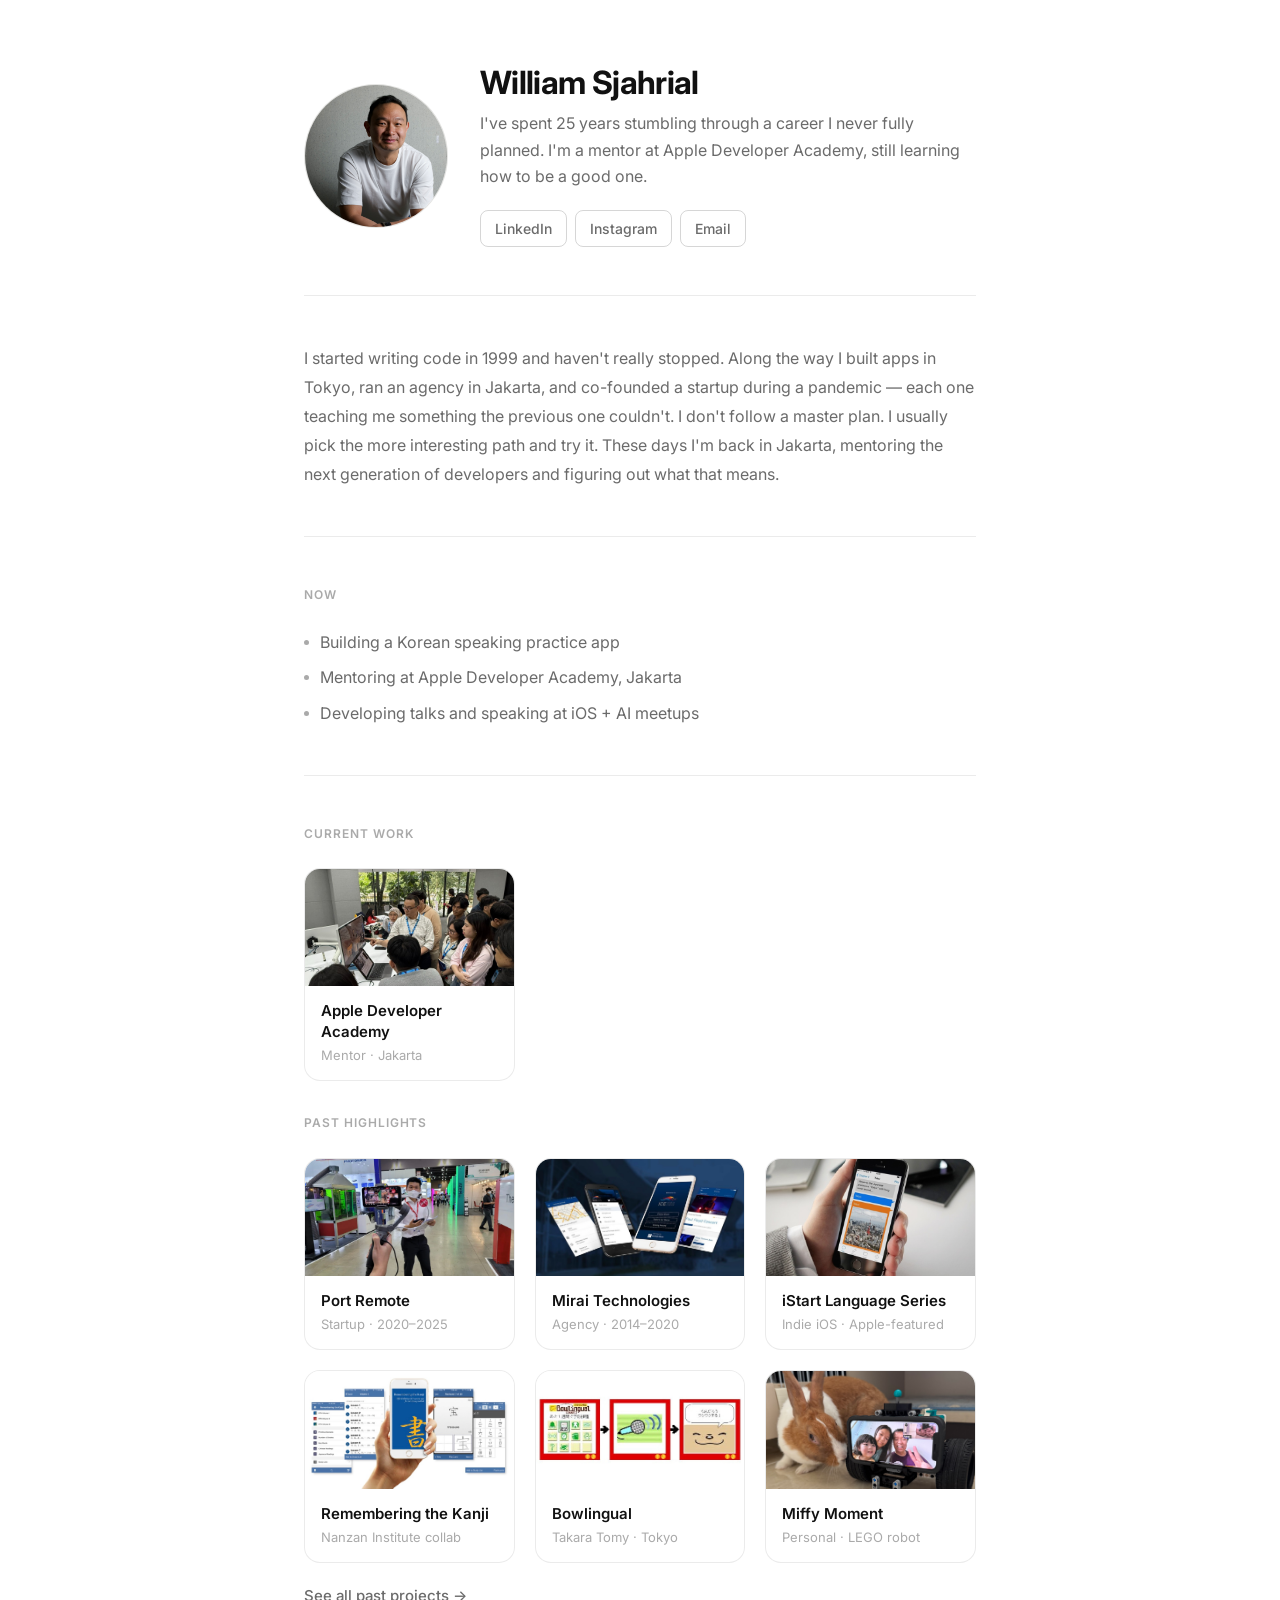
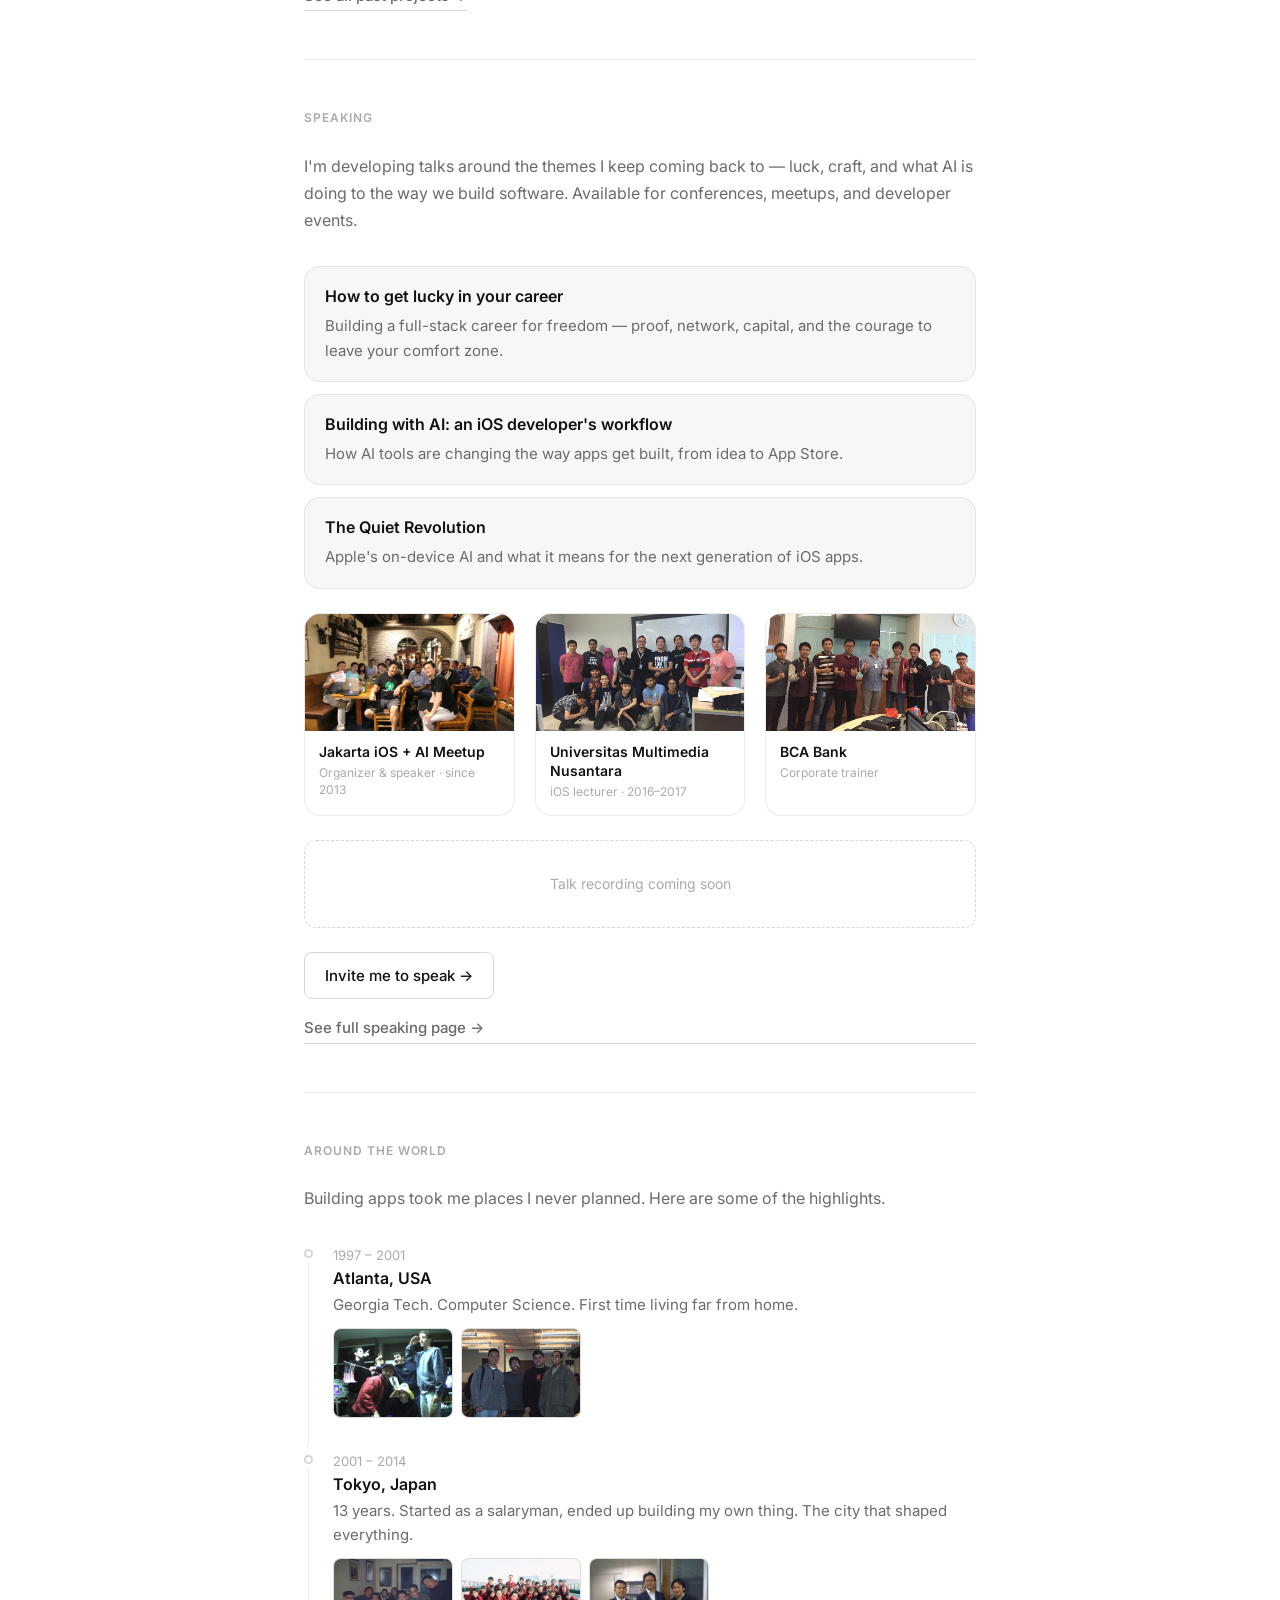
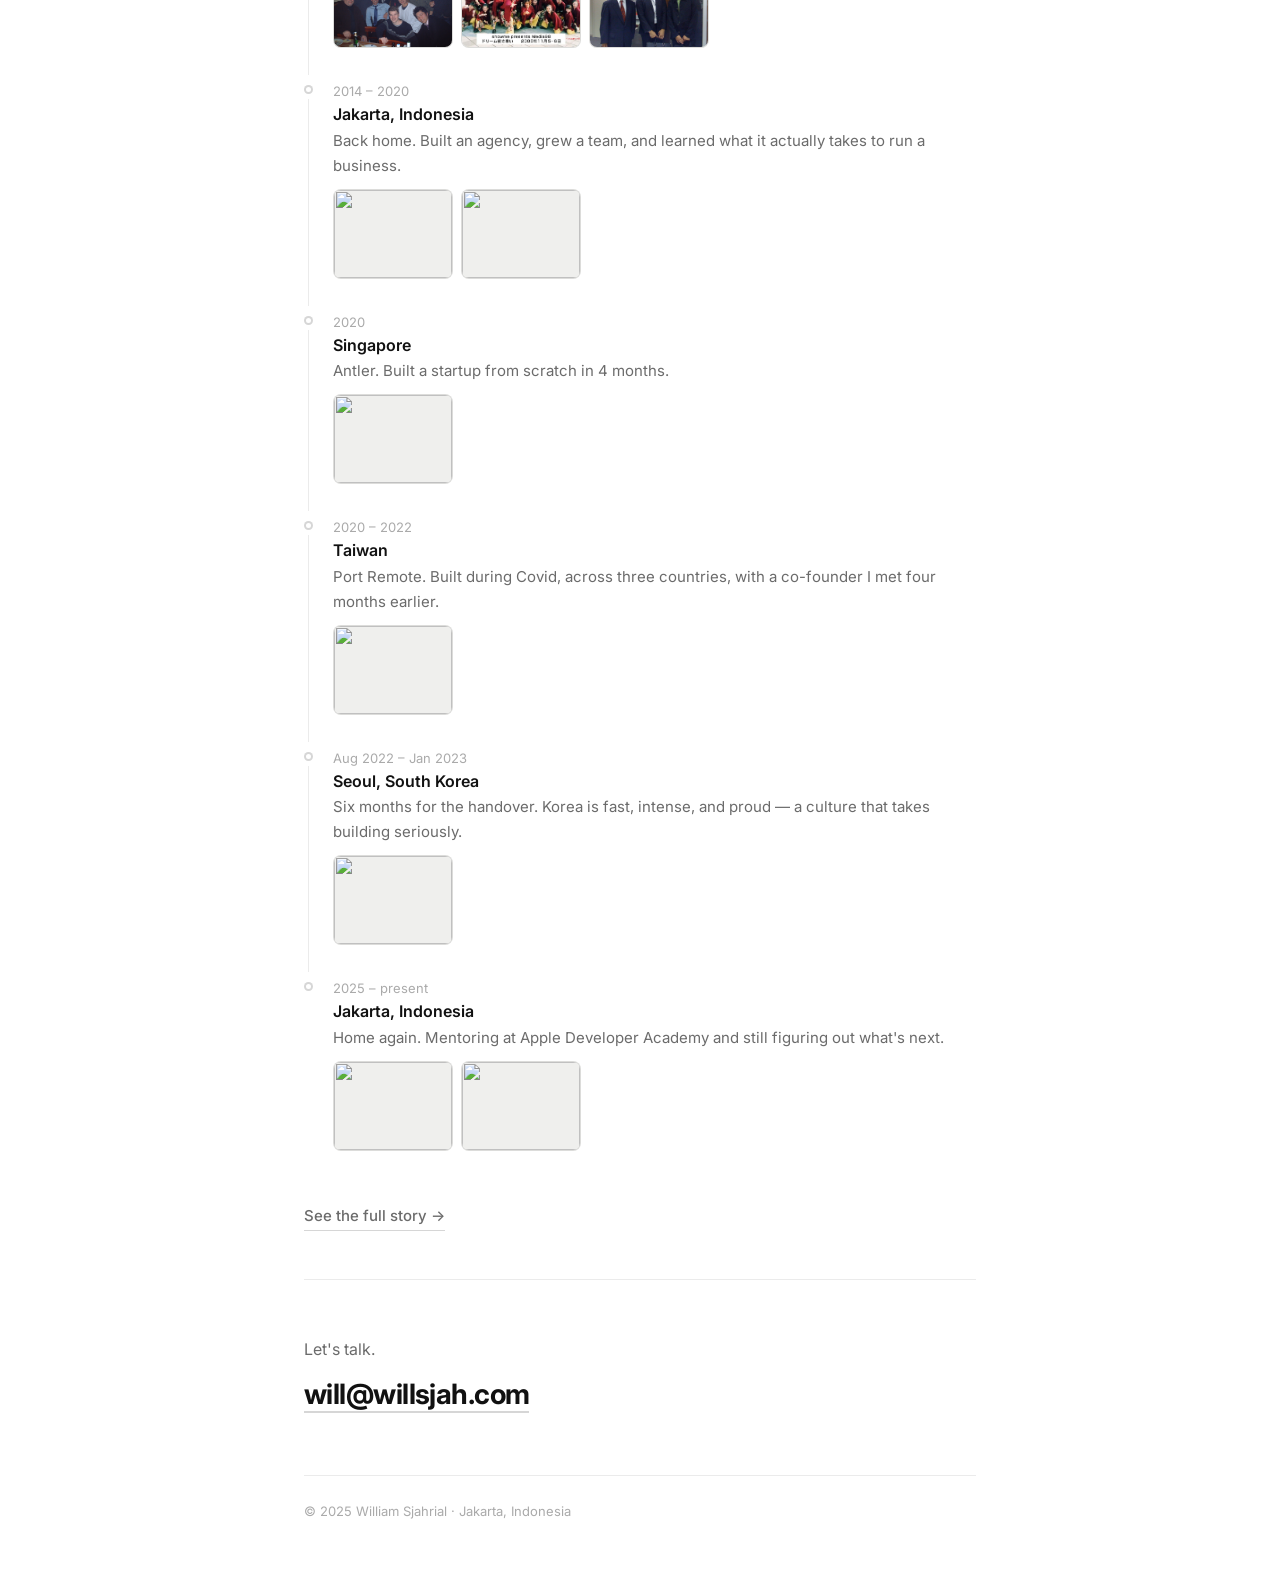
==== commit 5cfc2843: "Add speaking page and fix text" ====
--- a/index.html
+++ b/index.html
@@ -19,7 +19,7 @@
       </div>
       <div class="hero-text">
         <h1>William Sjahrial</h1>
-        <p class="tagline">Building apps, mentoring developers, sharing what I've learned.</p>
+        <p class="tagline">I've spent 25 years stumbling through a career I never fully planned. I'm a mentor at Apple Developer Academy, still learning how to be a good one.</p>
         <nav class="hero-links">
           <a href="https://linkedin.com/in/willsjah" target="_blank" rel="noopener">LinkedIn</a>
           <a href="https://instagram.com/willsjah" target="_blank" rel="noopener">Instagram</a>
@@ -32,7 +32,7 @@
 
     <!-- BIO -->
     <section class="bio">
-      <p>I started writing code in 1999 and haven't really stopped. Along the way I built apps in Tokyo, ran an agency in Jakarta, and co-founded a startup during a pandemic. I'm back in Jakarta now, mentoring at Apple Developer Academy and sharing what I've learned with the next generation.</p>
+      <p>I started writing code in 1999 and haven't really stopped. Along the way I built apps in Tokyo, ran an agency in Jakarta, and co-founded a startup during a pandemic — each one teaching me something the previous one couldn't. I don't follow a master plan. I usually pick the more interesting path and try it. These days I'm back in Jakarta, mentoring the next generation of developers and figuring out what that means.</p>
     </section>
 
     <hr class="divider">
@@ -78,7 +78,7 @@
           </div>
           <div class="card-body">
             <p class="card-title">Port Remote</p>
-            <p class="card-sub">Startup · acquired 2025</p>
+            <p class="card-sub">Startup · 2020–2025</p>
           </div>
         </div>
 
@@ -88,7 +88,7 @@
           </div>
           <div class="card-body">
             <p class="card-title">Mirai Technologies</p>
-            <p class="card-sub">Agency · acquired 2020</p>
+            <p class="card-sub">Agency · 2014–2020</p>
           </div>
         </div>
 
@@ -141,6 +141,7 @@
     <!-- SPEAKING -->
     <section>
       <p class="section-label">Speaking</p>
+      <p class="section-intro">I'm developing talks around the themes I keep coming back to — luck, craft, and what AI is doing to the way we build software. Available for conferences, meetups, and developer events.</p>
       <div class="talk-list">
 
         <div class="talk-item">
@@ -199,6 +200,7 @@
       </div>
 
       <a class="cta-btn" href="mailto:will@willsjah.com?subject=Speaking invitation">Invite me to speak →</a>
+      <a class="see-all" href="speaking.html" style="display:block; margin-top: 1rem;">See full speaking page →</a>
     </section>
 
     <hr class="divider">
@@ -234,7 +236,7 @@
           <div class="timeline-content">
             <p class="tl-period">2001 – 2014</p>
             <p class="tl-place">Tokyo, Japan</p>
-            <p class="tl-note">13 years. Salaryman, then entrepreneur. The city that shaped how I work.</p>
+            <p class="tl-note">13 years. Started as a salaryman, ended up building my own thing. The city that shaped everything.</p>
             <div class="photo-strip">
               <div class="photo-thumb life-thumb" onclick="openLifeModal('assets/life/tokyo-1.jpg','Tokyo, Japan','2001 – 2014')"><img src="assets/life/tokyo-1.jpg" alt="" onerror="this.parentElement.classList.add('no-img')"></div>
               <div class="photo-thumb life-thumb" onclick="openLifeModal('assets/life/tokyo-2.jpg','Tokyo, Japan','2001 – 2014')"><img src="assets/life/tokyo-2.jpg" alt="" onerror="this.parentElement.classList.add('no-img')"></div>
@@ -251,7 +253,7 @@
           <div class="timeline-content">
             <p class="tl-period">2014 – 2020</p>
             <p class="tl-place">Jakarta, Indonesia</p>
-            <p class="tl-note">Back home. Built an agency. Grew a team. Got acquired.</p>
+            <p class="tl-note">Back home. Built an agency, grew a team, and learned what it actually takes to run a business.</p>
             <div class="photo-strip">
               <div class="photo-thumb life-thumb" onclick="openLifeModal('assets/life/jakarta-1.jpg','Jakarta, Indonesia','2014 – 2020')"><img src="assets/life/jakarta-1.jpg" alt="" onerror="this.parentElement.classList.add('no-img')"></div>
               <div class="photo-thumb life-thumb" onclick="openLifeModal('assets/life/jakarta-2.jpg','Jakarta, Indonesia','2014 – 2020')"><img src="assets/life/jakarta-2.jpg" alt="" onerror="this.parentElement.classList.add('no-img')"></div>
@@ -280,12 +282,26 @@
             <div class="tl-line"></div>
           </div>
           <div class="timeline-content">
-            <p class="tl-period">2020 – 2025</p>
-            <p class="tl-place">Taiwan → South Korea</p>
-            <p class="tl-note">Port Remote. Built during Covid. Pivoted. Acquired.</p>
-            <div class="photo-strip">
-              <div class="photo-thumb life-thumb" onclick="openLifeModal('assets/life/taiwan-1.jpg','Taiwan','2020 – 2025')"><img src="assets/life/taiwan-1.jpg" alt="" onerror="this.parentElement.classList.add('no-img')"></div>
-              <div class="photo-thumb life-thumb" onclick="openLifeModal('assets/life/korea-1.jpg','South Korea','2020 – 2025')"><img src="assets/life/korea-1.jpg" alt="" onerror="this.parentElement.classList.add('no-img')"></div>
+            <p class="tl-period">2020 – 2022</p>
+            <p class="tl-place">Taiwan</p>
+            <p class="tl-note">Port Remote. Built during Covid, across three countries, with a co-founder I met four months earlier.</p>
+            <div class="photo-strip">
+              <div class="photo-thumb life-thumb" onclick="openLifeModal('assets/life/taiwan-1.jpg','Taiwan','2020 – 2022')"><img src="assets/life/taiwan-1.jpg" alt="" onerror="this.parentElement.classList.add('no-img')"></div>
+            </div>
+          </div>
+        </div>
+
+        <div class="timeline-item">
+          <div class="timeline-marker">
+            <div class="tl-dot"></div>
+            <div class="tl-line"></div>
+          </div>
+          <div class="timeline-content">
+            <p class="tl-period">Aug 2022 – Jan 2023</p>
+            <p class="tl-place">Seoul, South Korea</p>
+            <p class="tl-note">Six months for the handover. Korea is fast, intense, and proud — a culture that takes building seriously.</p>
+            <div class="photo-strip">
+              <div class="photo-thumb life-thumb" onclick="openLifeModal('assets/life/korea-1.jpg','South Korea','2022 – 2023')"><img src="assets/life/korea-1.jpg" alt="" onerror="this.parentElement.classList.add('no-img')"></div>
             </div>
           </div>
         </div>
@@ -297,7 +313,7 @@
           <div class="timeline-content">
             <p class="tl-period">2025 – present</p>
             <p class="tl-place">Jakarta, Indonesia</p>
-            <p class="tl-note">Home again. Mentoring. Building. Figuring out what's next.</p>
+            <p class="tl-note">Home again. Mentoring at Apple Developer Academy and still figuring out what's next.</p>
             <div class="photo-strip">
               <div class="photo-thumb life-thumb" onclick="openLifeModal('assets/life/now-1.jpg','Jakarta, Indonesia','2025 – present')"><img src="assets/life/now-1.jpg" alt="" onerror="this.parentElement.classList.add('no-img')"></div>
               <div class="photo-thumb life-thumb" onclick="openLifeModal('assets/life/now-2.jpg','Jakarta, Indonesia','2025 – present')"><img src="assets/life/now-2.jpg" alt="" onerror="this.parentElement.classList.add('no-img')"></div>
